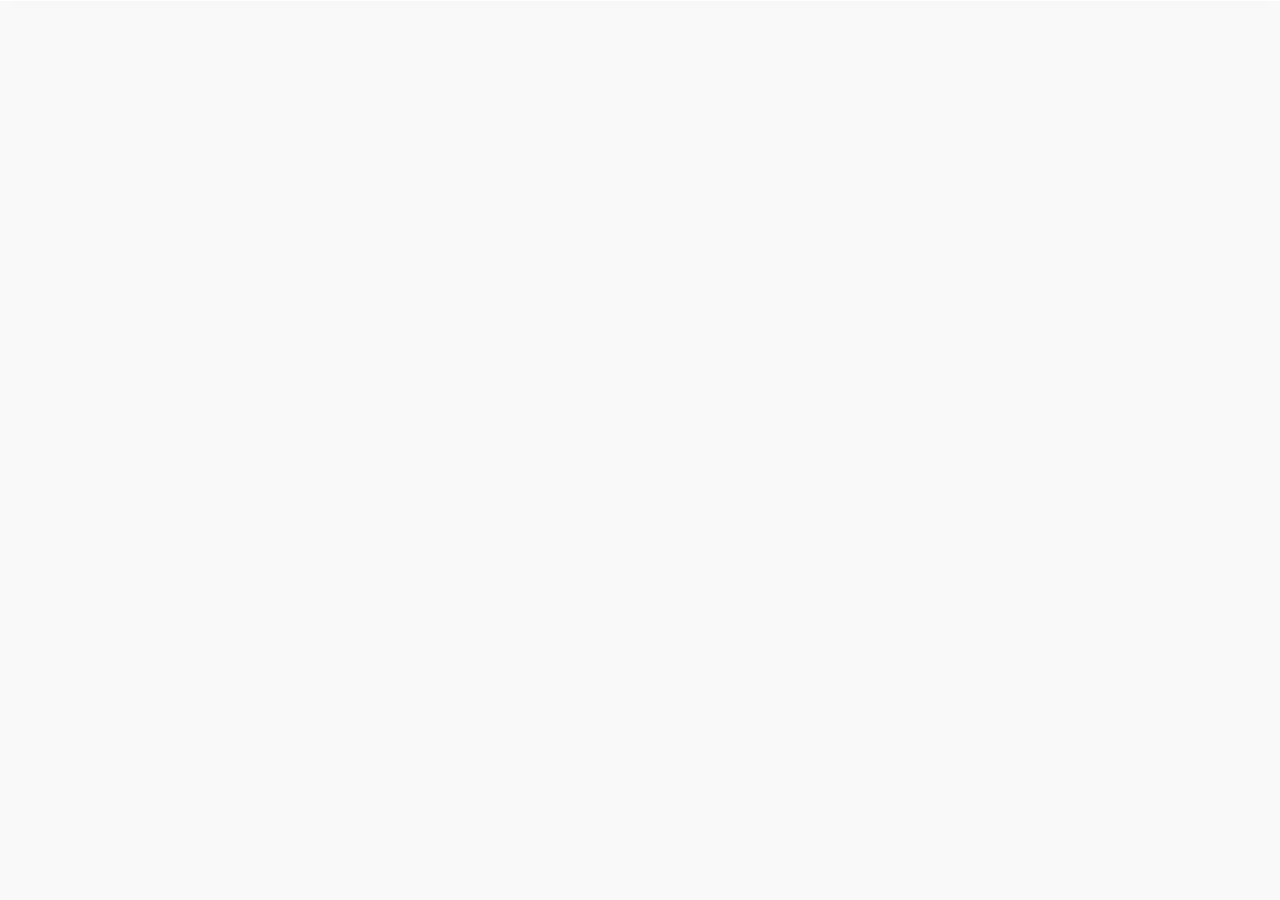
==== syntaxwear-ecommerce/index.html @ 0dc1df2a "aulas novas" ====
<!DOCTYPE html>
<html lang="pt-BR">
<head>
    <meta charset="UTF-8">
    <meta name="viewport" content="width=device-width, initial-scale=1.0">
    <meta name="description" content="Worldkicks - Loja de tênis online com os melhores modelos e marcas. Encontre seu tênis ideal.">
    <title>SyntaxWear - Tênis e Sneakers Online</title>
    
    <!-- CSS Links -->
    <link rel="stylesheet" href="css/reset.css">
    <link rel="stylesheet" href="css/variables.css">
    <link rel="stylesheet" href="css/components.css">
    <link rel="stylesheet" href="css/main.css">
</head>
<body>
    <!-- Header -->
    <header class="header">
        <!-- Logo e navegação serão adicionados depois -->
    </header>

    <!-- Conteúdo Principal -->  
    <main class="main">
        <!-- Hero Section -->
        <section class="hero">
            <!-- Conteúdo hero será adicionado depois -->
        </section>

        <!-- Categories -->
        <section class="categories">
            <!-- Grid de categorias será adicionado depois -->
        </section>

        <!-- Featured Product -->
        <section class="featured-product">
            <!-- Produto em destaque será adicionado depois -->
        </section>

        <!-- Products Grid -->
        <section class="products-grid">
            <!-- Grid de produtos será adicionado depois -->
        </section>

        <!-- Products Colors Tabs -->
        <section class="products-colors-tabs">
            <!-- Abas de cores do produtos -->
        </section>
    </main>

    <!-- Footer -->
    <footer class="footer">
        <!-- Informações de contato serão adicionadas depois -->
    </footer>
</body>
</html>
---- syntaxwear-ecommerce/css/variables.css ----
/* Importação das fontes do Google Fonts */
@import url('https://fonts.googleapis.com/css2?family=Ubuntu:wght@400;500;700&display=swap');

/* Variáveis de Cores */
:root {
    --cor-primaria: #6C63FF; /* Exemplo de roxo */
    --cor-secundaria: #FFB6C1; /* Exemplo de rosa claro */
    --cor-terciaria: #5C6BC0; /* Exemplo de azul */
    
    --cor-fundo-claro: #F9F9F9; /* Cor de fundo mais clara */
    --cor-fundo-escuro: #2C2C2C; /* Fundo escuro */
    --cor-texto-claro: #FFFFFF; /* Texto branco */
    --cor-texto-escuro: #212121; /* Texto escuro */
    --cor-borda: #D1D1D1; /* Cor das bordas */
}

/* Variáveis Tipográficas */
:root {
    --fonte-principal: 'Ubuntu', sans-serif;
    --font-size-titulo: 2.5rem; /* Tamanho de fonte para título */
    --font-size-subtitulo: 1.5rem; /* Tamanho de fonte para subtítulo */
    --font-size-corpo: 1rem; /* Tamanho de fonte para corpo de texto */
    --font-size-pequeno: 0.875rem; /* Tamanho de fonte pequeno */
    
    --peso-fonte-normal: 400;
    --peso-fonte-medio: 500;
    --peso-fonte-negrito: 700;
    
    --line-height-titulo: 1.4;
    --line-height-subtitulo: 1.6;
    --line-height-corpo: 1.8;
}

/* Variáveis de Espaçamento */
:root {
    --espaco-pequeno: 8px;
    --espaco-mediano: 16px;
    --espaco-grande: 32px;
    --espaco-extra-grande: 64px;
}

/* Breakpoints (tamanhos de tela para responsividade) */
:root {
    --breakpoint-sm: 480px;
    --breakpoint-md: 768px;
    --breakpoint-lg: 1024px;
    --breakpoint-xl: 1200px;
}
---- syntaxwear-ecommerce/css/main.css ----
/* Estilizando o body */
body {
    font-family: var(--fonte-principal), sans-serif;
    background-color: var(--cor-fundo-claro);
    color: var(--cor-texto-escuro);
    margin: 0;
    padding: 0;
    box-sizing: border-box;
}

/* ==========================================================================
   Header
   ========================================================================== */

.header {
    background: rgba(255, 255, 255, 0.95);
    backdrop-filter: blur(10px);
    border-bottom: 1px solid rgba(255, 255, 255, 0.2);
    position: sticky;
    top: 0;
    z-index: 100;
    box-shadow: 0 2px 20px rgba(0, 0, 0, 0.1);
}

.header__content {
    display: flex;
    align-items: center;
    justify-content: space-between;
    height: 80px;
    position: relative;
}

/* Menu Mobile (no canto superior esquerdo) */
.header__mobile-menu {
    position: fixed;
    top: -10px;
    left: 0;
    background: var(--color-primary);
    color: var(--color-white);
    padding: var(--spacing-xs) var(--spacing-sm);
    border-radius: 0 0 var(--border-radius-md) 0;
    font-size: var(--font-size-sm);
    font-weight: var(--font-weight-medium);
    display: block;
}

.mobile-menu__icon::before {
    content: '📱';
    margin-right: var(--spacing-xs);
}

/* Logo */
.header__logo {
    flex-shrink: 0;
}

.logo {
    font-size: var(--font-size-2xl);
    font-weight: var(--font-weight-bold);
    color: var(--color-gray-900);
    letter-spacing: -0.02em;
}

.logo__highlight {
    color: var(--color-primary);
    font-weight: var(--font-weight-bold);
}

/* Navegação */
.header__nav {
    display: none;
    position: absolute;
    left: 50%;
    transform: translateX(-50%);
}

.nav__list {
    display: flex;
    gap: var(--spacing-xl);
}

.nav__link {
    font-weight: var(--font-weight-medium);
    color: var(--color-gray-600);
    transition: color var(--transition-fast);
    padding: var(--spacing-sm) 0;
    font-size: var(--font-size-base);
}

.nav__link:hover {
    color: var(--color-primary);
}

/* Ações do Header */
.header__actions {
    display: flex;
    align-items: center;
    gap: var(--spacing-sm);
}

.header__btn {
    display: flex;
    align-items: center;
    justify-content: center;
    width: 40px;
    height: 40px;
    border-radius: var(--border-radius-md);
    color: var(--color-gray-600);
    transition: all var(--transition-fast);
}

.header__btn:hover {
    background-color: var(--color-gray-100);
    color: var(--color-primary);
}

/* Versão Desktop */
@media (min-width: 768px) {
    .header__nav {
        display: block;
    }

    .header__mobile-menu {
        display: none;
    }
}
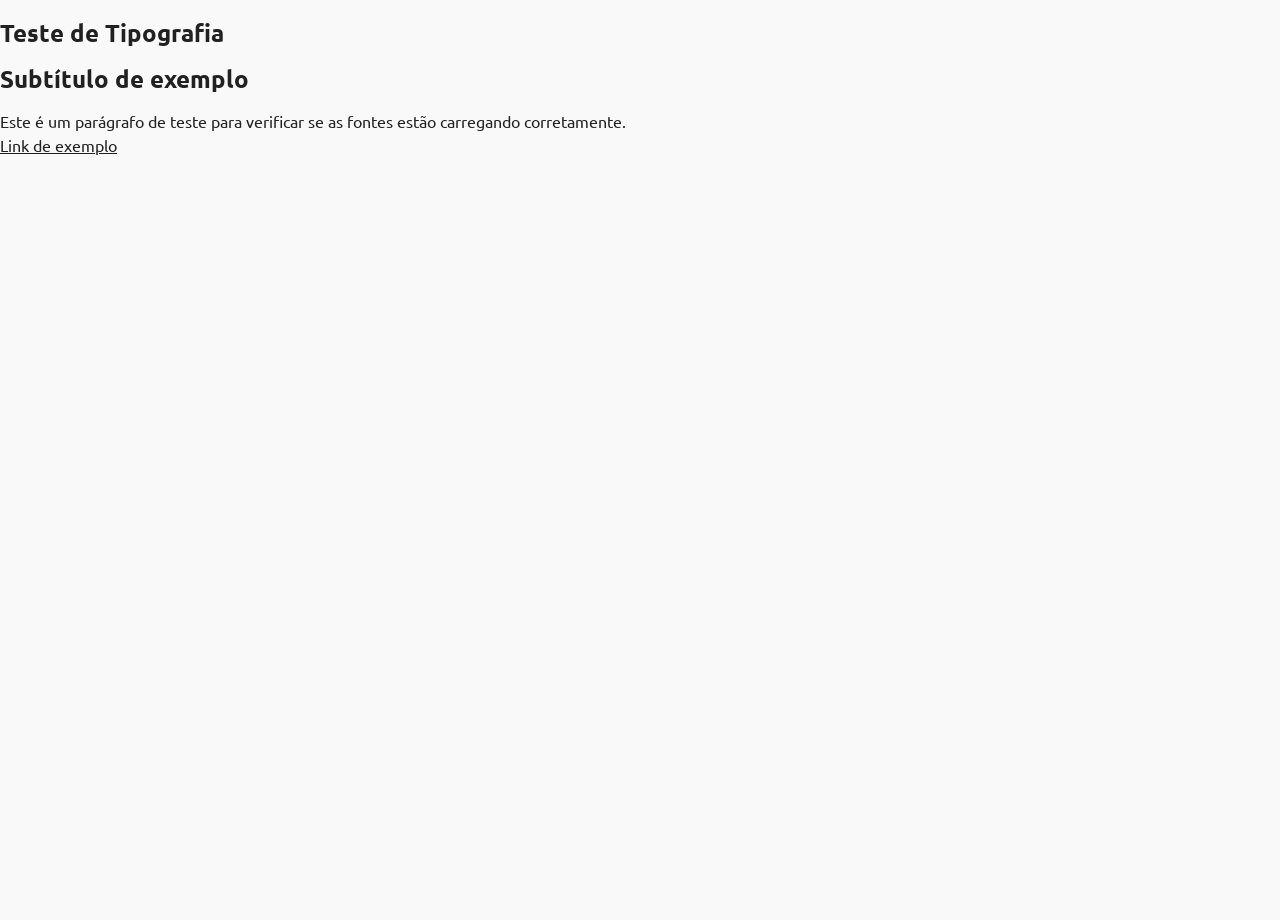
==== commit 8674f6fb: "aula de variaveis de css" ====
--- a/syntaxwear-ecommerce/index.html
+++ b/syntaxwear-ecommerce/index.html
@@ -9,7 +9,6 @@
     <!-- CSS Links -->
     <link rel="stylesheet" href="css/reset.css">
     <link rel="stylesheet" href="css/variables.css">
-    <link rel="stylesheet" href="css/components.css">
     <link rel="stylesheet" href="css/main.css">
 </head>
 <body>
@@ -23,6 +22,10 @@
         <!-- Hero Section -->
         <section class="hero">
             <!-- Conteúdo hero será adicionado depois -->
+             <h1>Teste de Tipografia</h1>
+    <h2>Subtítulo de exemplo</h2>
+    <p>Este é um parágrafo de teste para verificar se as fontes estão carregando corretamente.</p>
+    <a href="#">Link de exemplo</a>
         </section>
 
         <!-- Categories -->
--- a/syntaxwear-ecommerce/css/main.css
+++ b/syntaxwear-ecommerce/css/main.css
@@ -6,121 +6,4 @@
     margin: 0;
     padding: 0;
     box-sizing: border-box;
-}
-
-/* ==========================================================================
-   Header
-   ========================================================================== */
-
-.header {
-    background: rgba(255, 255, 255, 0.95);
-    backdrop-filter: blur(10px);
-    border-bottom: 1px solid rgba(255, 255, 255, 0.2);
-    position: sticky;
-    top: 0;
-    z-index: 100;
-    box-shadow: 0 2px 20px rgba(0, 0, 0, 0.1);
-}
-
-.header__content {
-    display: flex;
-    align-items: center;
-    justify-content: space-between;
-    height: 80px;
-    position: relative;
-}
-
-/* Menu Mobile (no canto superior esquerdo) */
-.header__mobile-menu {
-    position: fixed;
-    top: -10px;
-    left: 0;
-    background: var(--color-primary);
-    color: var(--color-white);
-    padding: var(--spacing-xs) var(--spacing-sm);
-    border-radius: 0 0 var(--border-radius-md) 0;
-    font-size: var(--font-size-sm);
-    font-weight: var(--font-weight-medium);
-    display: block;
-}
-
-.mobile-menu__icon::before {
-    content: '📱';
-    margin-right: var(--spacing-xs);
-}
-
-/* Logo */
-.header__logo {
-    flex-shrink: 0;
-}
-
-.logo {
-    font-size: var(--font-size-2xl);
-    font-weight: var(--font-weight-bold);
-    color: var(--color-gray-900);
-    letter-spacing: -0.02em;
-}
-
-.logo__highlight {
-    color: var(--color-primary);
-    font-weight: var(--font-weight-bold);
-}
-
-/* Navegação */
-.header__nav {
-    display: none;
-    position: absolute;
-    left: 50%;
-    transform: translateX(-50%);
-}
-
-.nav__list {
-    display: flex;
-    gap: var(--spacing-xl);
-}
-
-.nav__link {
-    font-weight: var(--font-weight-medium);
-    color: var(--color-gray-600);
-    transition: color var(--transition-fast);
-    padding: var(--spacing-sm) 0;
-    font-size: var(--font-size-base);
-}
-
-.nav__link:hover {
-    color: var(--color-primary);
-}
-
-/* Ações do Header */
-.header__actions {
-    display: flex;
-    align-items: center;
-    gap: var(--spacing-sm);
-}
-
-.header__btn {
-    display: flex;
-    align-items: center;
-    justify-content: center;
-    width: 40px;
-    height: 40px;
-    border-radius: var(--border-radius-md);
-    color: var(--color-gray-600);
-    transition: all var(--transition-fast);
-}
-
-.header__btn:hover {
-    background-color: var(--color-gray-100);
-    color: var(--color-primary);
-}
-
-/* Versão Desktop */
-@media (min-width: 768px) {
-    .header__nav {
-        display: block;
-    }
-
-    .header__mobile-menu {
-        display: none;
-    }
 }
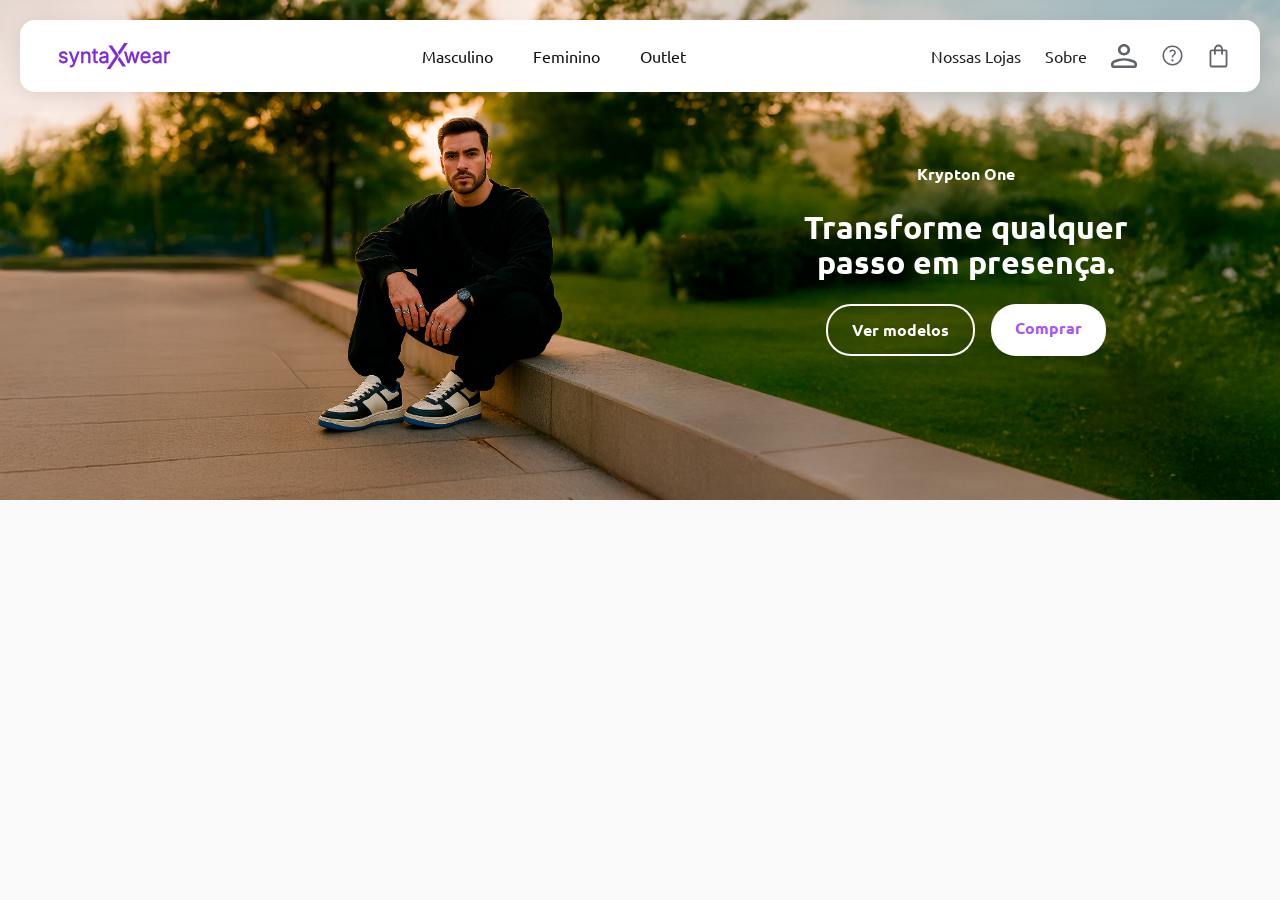
==== commit ccce6d86: "fixes header and hero" ====
--- a/syntaxwear-ecommerce/index.html
+++ b/syntaxwear-ecommerce/index.html
@@ -1,32 +1,65 @@
 <!DOCTYPE html>
 <html lang="pt-BR">
+
 <head>
     <meta charset="UTF-8">
     <meta name="viewport" content="width=device-width, initial-scale=1.0">
-    <meta name="description" content="Worldkicks - Loja de tênis online com os melhores modelos e marcas. Encontre seu tênis ideal.">
+    <meta name="description"
+        content="Worldkicks - Loja de tênis online com os melhores modelos e marcas. Encontre seu tênis ideal.">
     <title>SyntaxWear - Tênis e Sneakers Online</title>
-    
+
     <!-- CSS Links -->
     <link rel="stylesheet" href="css/reset.css">
     <link rel="stylesheet" href="css/variables.css">
     <link rel="stylesheet" href="css/main.css">
 </head>
+
 <body>
     <!-- Header -->
     <header class="header">
-        <!-- Logo e navegação serão adicionados depois -->
+        <!-- Logo com semântica e SEO -->
+        <h1 class="logo">
+            <a href="/" title="SyntaxWear - Tênis e Sneakers Online">
+                <img src="./assets/images/logo.svg" alt="SyntaxWear - Tênis e Sneakers Online">
+            </a>
+        </h1>
+
+        <nav class="nav-center" aria-label="Categorias principais">
+            <ul>
+                <li><a href="#">Masculino</a></li>
+                <li><a href="#">Feminino</a></li>
+                <li><a href="#">Outlet</a></li>
+            </ul>
+        </nav>
+
+        <!-- Navegação direita -->
+        <nav class="nav-right" aria-label="Links e Ações">
+            <ul>
+                <li><a href="#">Nossas Lojas</a></li>
+                <li><a href="#">Sobre</a></li>
+                <li><a href="#"><img src="./assets/images/user.svg" alt="Login"></a></li>
+                <li><a href="#"><img src="./assets/images/question-mark.svg" alt="FAQ"></a></li>
+                <li><a href="#"><img src="./assets/images/cart.svg" alt="Carrinho de compras"></a></li>
+            </ul>
+        </nav>
     </header>
 
-    <!-- Conteúdo Principal -->  
+    <!-- Conteúdo Principal -->
     <main class="main">
         <!-- Hero Section -->
         <section class="hero">
-            <!-- Conteúdo hero será adicionado depois -->
-             <h1>Teste de Tipografia</h1>
-    <h2>Subtítulo de exemplo</h2>
-    <p>Este é um parágrafo de teste para verificar se as fontes estão carregando corretamente.</p>
-    <a href="#">Link de exemplo</a>
+            <div class="hero-overlay">
+                <div class="hero-content">
+                    <h4>Krypton One</h4>
+                    <h1>Transforme qualquer passo em presença.</h1>
+                    <div class="hero-buttons">
+                        <a href="#" class="btn btn-outline">Ver modelos</a>
+                        <a href="#" class="btn btn-filled">Comprar</a>
+                    </div>
+                </div>
+            </div>
         </section>
+        
 
         <!-- Categories -->
         <section class="categories">
@@ -54,4 +87,5 @@
         <!-- Informações de contato serão adicionadas depois -->
     </footer>
 </body>
+
 </html>
--- a/syntaxwear-ecommerce/css/variables.css
+++ b/syntaxwear-ecommerce/css/variables.css
@@ -37,6 +37,7 @@
     --espaco-mediano: 16px;
     --espaco-grande: 32px;
     --espaco-extra-grande: 64px;
+    --espaco-menu: 0.25rem;
 }
 
 /* Breakpoints (tamanhos de tela para responsividade) */
--- a/syntaxwear-ecommerce/css/main.css
+++ b/syntaxwear-ecommerce/css/main.css
@@ -6,4 +6,171 @@
     margin: 0;
     padding: 0;
     box-sizing: border-box;
+    position: relative;
+}
+
+/* ===== HEADER GERAL ===== */
+.header {
+    position: fixed; /* Fica fora do fluxo, sobrepondo a imagem */
+    top: 20px;          /* Distância do topo da página */
+    left: 50%;
+    transform: translateX(-50%); /* Centraliza horizontalmente */
+    background: white;
+    padding: 1rem 2rem;
+    border-radius: 15px;
+    box-shadow: 0 4px 20px rgba(0, 0, 0, 0.08);
+    width: calc(100% - 40px); /* Largura responsiva com margem lateral */
+    z-index: 1; /* Sempre sobre o Hero */
+    display: flex;
+    justify-content: space-between;
+    align-items: center;
+  }
+
+/* ===== LOGO ===== */
+.logo {
+    margin: 0; /* Remove margens padrão do h1/p */
+}
+
+.logo a {
+    display: flex; /* Permite centralizar o logo se necessário */
+    align-items: center; /* Alinha verticalmente o SVG */
+    text-decoration: none; /* Remove sublinhado do link */
+}
+
+.logo img {
+    height: 40px; /* Altura fixa para manter proporção */
+    width: auto; /* Mantém largura proporcional */
+}
+
+/* ===== NAVEGAÇÃO CENTRAL ===== */
+.nav-center ul {
+    list-style: none; /* Remove marcadores */
+    display: flex; /* Links lado a lado */
+    gap: 2.5rem; /* Espaço horizontal entre itens */
+    margin: 0;
+    padding: 0;
+}
+
+.nav-center a {
+    text-decoration: none; /* Remove sublinhado */
+    color: #111; /* Preto suave */
+    font-weight: 500; /* Peso médio */
+    transition: color 0.2s ease; /* Animação suave no hover */
+    font-weight: 400;
+}
+
+.nav-center a:hover, .nav-right a:hover {
+    color: #7c3aed; /* Roxo no hover */
+}
+
+/* ===== NAVEGAÇÃO DIREITA ===== */
+.nav-right ul {
+    list-style: none;
+    display: flex;
+    gap: 1.5rem; /* Espaço menor que no centro */
+    margin: 0;
+    padding: 0;
+}
+
+.nav-right a {
+    display: flex; /* Facilita alinhamento dos ícones */
+    align-items: center;
+    text-decoration: none;
+}
+
+.nav-right img {
+    height: 24px; /* Tamanho padrão dos ícones */
+    width: auto;
+    transition: opacity 0.2s ease;
+}
+
+.nav-right a:hover img {
+    opacity: 0.7; /* Leve efeito no hover */
+}
+
+/* ===== RESPONSIVIDADE ===== */
+@media (max-width: 768px) {
+    .header-content {
+        flex-wrap: wrap; /* Permite quebra de linha */
+        justify-content: center; /* Centraliza tudo */
+        gap: 1rem;
+    }
+
+    .nav-center ul {
+        gap: 1rem; /* Reduz espaço entre itens */
+    }
+
+    .nav-right ul {
+        gap: 1rem;
+    }
+}
+
+.hero {
+    background: url('../assets/images/hero.jpg') center/cover no-repeat;
+    /* Define uma imagem de fundo, centraliza, ajusta para cobrir toda a área e evita repetição */
+    height: 500px;
+    /* Define a altura fixa da seção Hero */
+    position: relative;
+    /* Permite posicionar elementos filhos de forma absoluta dentro do Hero */
+}
+
+.hero-overlay {
+    width: 100%;
+    /* Faz a overlay ocupar toda a largura do Hero */
+    height: 100%;
+    /* Faz a overlay ocupar toda a altura do Hero */
+    display: flex;
+    /* Usa Flexbox para alinhar conteúdo */
+    align-items: center;
+    /* Alinha verticalmente os elementos ao centro */
+    justify-content: flex-end;
+    /* Alinha horizontalmente o conteúdo para a direita */
+    padding: 0 4rem;
+    /* Adiciona espaçamento interno nas laterais */
+}
+.hero-content {
+    color: white;
+    max-width: 500px; /* Aumentado para melhorar a legibilidade */
+    text-align: center; /* Alinha o conteúdo ao centro */
+}
+
+.hero-content h4 {
+    font-size: 1rem;
+    margin-bottom: 0.5rem;
+}
+
+.hero-content h1 {
+    font-size: 2rem; /* Aumentado para se alinhar com a segunda imagem */
+    margin-bottom: 1.5rem;
+}
+
+.hero-buttons {
+    display: flex;
+    justify-content: center;
+    gap: 1rem;
+}
+
+.btn {
+    padding: 0.75rem 1.5rem;
+    border-radius: 25px;
+    text-decoration: none;
+    font-weight: bold;
+    transition: background-color 0.3s, border 0.3s;
+}
+
+.btn-outline {
+    background-color: transparent;
+    color: white;
+    border: 2px solid white;
+}
+
+.btn-outline:hover, .btn-filled:hover {
+    background-color: #6329A2;
+    color: white;
+    border-color: #6329A2;
+}
+
+.btn-filled {
+    background-color: white;
+    color: #a855f7;
 }
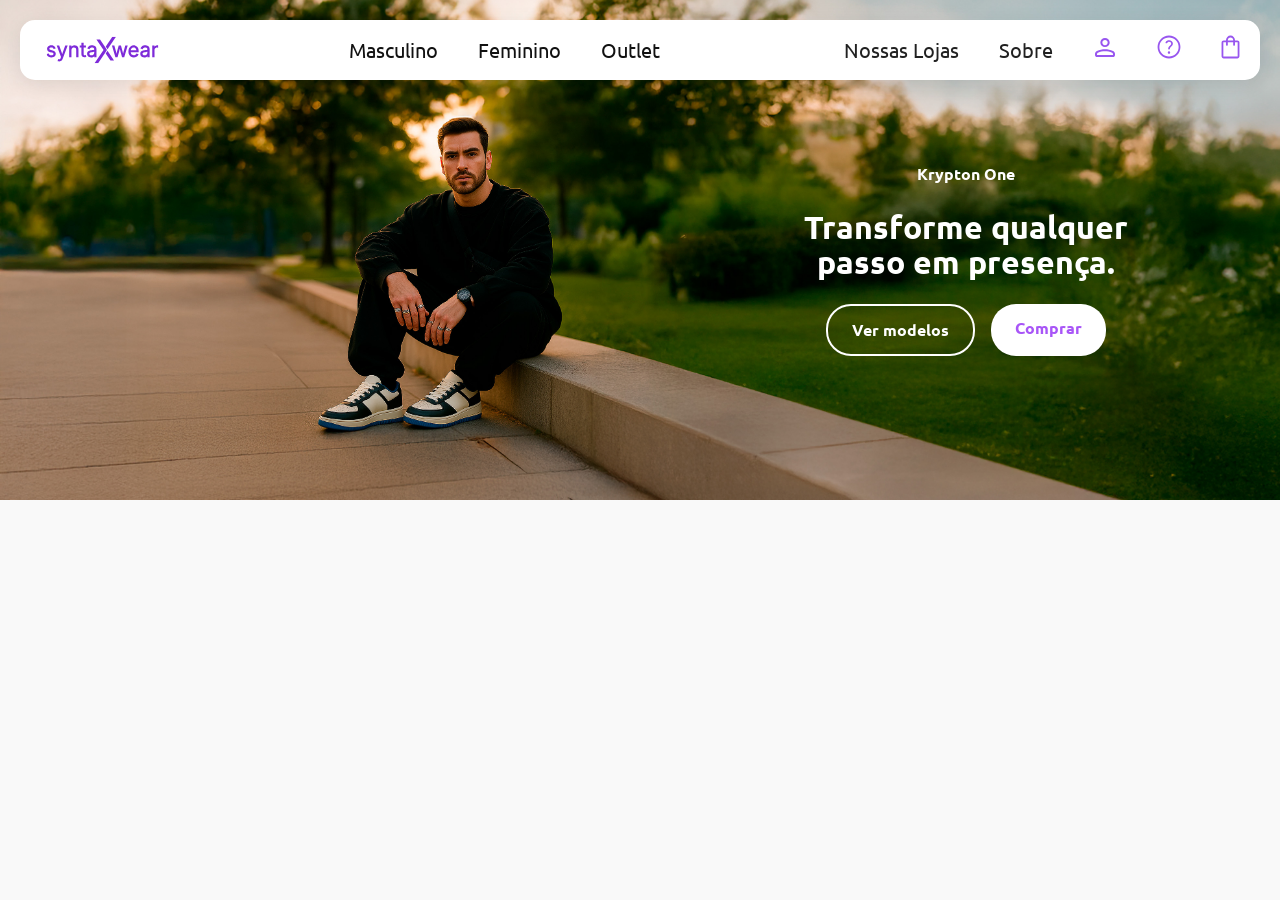
==== commit f46ef3eb: "correções no menu mobile" ====
--- a/syntaxwear-ecommerce/index.html
+++ b/syntaxwear-ecommerce/index.html
@@ -12,6 +12,14 @@
     <link rel="stylesheet" href="css/reset.css">
     <link rel="stylesheet" href="css/variables.css">
     <link rel="stylesheet" href="css/main.css">
+
+    <script>
+        // Função para alternar o menu mobile
+function toggleMenu() {
+    const mobileMenu = document.getElementById("mobile-menu");
+    mobileMenu.classList.toggle("active");
+}
+    </script>
 </head>
 
 <body>
@@ -23,6 +31,25 @@
                 <img src="./assets/images/logo.svg" alt="SyntaxWear - Tênis e Sneakers Online">
             </a>
         </h1>
+
+        <!-- Menu Hamburguer -->
+        <div class="menu-hamburguer" onclick="toggleMenu()">
+            <img src="./assets/images/menu-hamburguer.svg" alt="Menu Hamburguer">
+        </div>
+
+        <!-- Menu Hamburguer - Menu Oculto (mobile) -->
+        <div class="mobile-menu" id="mobile-menu">
+            <ul>
+                <li><a href="#">Masculino</a></li>
+                <li><a href="#">Feminino</a></li>
+                <li><a href="#">Outlet</a></li>
+                <li><a href="#">Nossas Lojas</a></li>
+                <li><a href="#">Sobre</a></li>
+                <li><a href="#">Login</a></li>
+                <li><a href="#">FAQ</a></li>
+                <li><a href="#">Carrinho de Compras</a></li>
+            </ul>
+        </div>
 
         <nav class="nav-center" aria-label="Categorias principais">
             <ul>
@@ -59,7 +86,7 @@
                 </div>
             </div>
         </section>
-        
+
 
         <!-- Categories -->
         <section class="categories">
--- a/syntaxwear-ecommerce/css/main.css
+++ b/syntaxwear-ecommerce/css/main.css
@@ -11,97 +11,167 @@
 
 /* ===== HEADER GERAL ===== */
 .header {
-    position: fixed; /* Fica fora do fluxo, sobrepondo a imagem */
-    top: 20px;          /* Distância do topo da página */
+    position: fixed;
+    /* Fica fora do fluxo, sobrepondo a imagem */
+    top: 20px;
+    /* Distância do topo da página */
     left: 50%;
-    transform: translateX(-50%); /* Centraliza horizontalmente */
+    transform: translateX(-50%);
+    /* Centraliza horizontalmente */
     background: white;
-    padding: 1rem 2rem;
+    padding: 0.625rem 1.25rem;
     border-radius: 15px;
     box-shadow: 0 4px 20px rgba(0, 0, 0, 0.08);
-    width: calc(100% - 40px); /* Largura responsiva com margem lateral */
-    z-index: 1; /* Sempre sobre o Hero */
+    width: calc(100% - 40px);
+    /* Largura responsiva com margem lateral */
+    z-index: 1;
+    /* Sempre sobre o Hero */
     display: flex;
     justify-content: space-between;
     align-items: center;
-  }
+}
 
 /* ===== LOGO ===== */
 .logo {
-    margin: 0; /* Remove margens padrão do h1/p */
+    margin: 0;
+    /* Remove margens padrão do h1/p */
 }
 
 .logo a {
-    display: flex; /* Permite centralizar o logo se necessário */
-    align-items: center; /* Alinha verticalmente o SVG */
-    text-decoration: none; /* Remove sublinhado do link */
+    display: flex;
+    /* Permite centralizar o logo se necessário */
+    align-items: center;
+    /* Alinha verticalmente o SVG */
+    text-decoration: none;
+    /* Remove sublinhado do link */
 }
 
 .logo img {
-    height: 40px; /* Altura fixa para manter proporção */
-    width: auto; /* Mantém largura proporcional */
+    height: 40px;
+    /* Altura fixa para manter proporção */
+    width: auto;
+    /* Mantém largura proporcional */
 }
 
 /* ===== NAVEGAÇÃO CENTRAL ===== */
 .nav-center ul {
-    list-style: none; /* Remove marcadores */
-    display: flex; /* Links lado a lado */
-    gap: 2.5rem; /* Espaço horizontal entre itens */
+    list-style: none;
+    /* Remove marcadores */
+    display: flex;
+    /* Links lado a lado */
+    gap: 2.5rem;
+    /* Espaço horizontal entre itens */
     margin: 0;
     padding: 0;
 }
 
 .nav-center a {
-    text-decoration: none; /* Remove sublinhado */
-    color: #111; /* Preto suave */
-    font-weight: 500; /* Peso médio */
-    transition: color 0.2s ease; /* Animação suave no hover */
+    text-decoration: none;
+    /* Remove sublinhado */
+    color: #111;
+    /* Preto suave */
+    transition: color 0.2s ease;
+    /* Animação suave no hover */
     font-weight: 400;
-}
-
-.nav-center a:hover, .nav-right a:hover {
-    color: #7c3aed; /* Roxo no hover */
+    font-size: 1.25rem;
+}
+
+.nav-center a:hover,
+.nav-right a:hover {
+    color: #7c3aed;
+    /* Roxo no hover */
 }
 
 /* ===== NAVEGAÇÃO DIREITA ===== */
 .nav-right ul {
     list-style: none;
     display: flex;
-    gap: 1.5rem; /* Espaço menor que no centro */
+    gap: 2.5rem;
+    /* Espaço menor que no centro */
     margin: 0;
     padding: 0;
 }
 
 .nav-right a {
-    display: flex; /* Facilita alinhamento dos ícones */
-    align-items: center;
-    text-decoration: none;
+    display: flex;
+    /* Facilita alinhamento dos ícones */
+    align-items: center;
+    text-decoration: none;
+    font-size: 1.25rem;
 }
 
 .nav-right img {
-    height: 24px; /* Tamanho padrão dos ícones */
+    height: 24px;
+    /* Tamanho padrão dos ícones */
     width: auto;
     transition: opacity 0.2s ease;
 }
 
 .nav-right a:hover img {
-    opacity: 0.7; /* Leve efeito no hover */
+    opacity: 0.7;
+    /* Leve efeito no hover */
+}
+
+.menu-hamburguer{
+    display: none;
+}
+
+/* ===== MENU HAMBURGUER ===== */
+.menu-hamburguer img {
+    height: 30px;
+    cursor: pointer;
+}
+
+/* ===== MENU MOBILE ===== */
+.mobile-menu {
+    display: none;
+    /* Menu oculto por padrão */
+    position: absolute;
+    top: 60px;
+    left: 0;
+    width: 100%;
+    background-color: white;
+    box-shadow: 0 4px 20px rgba(0, 0, 0, 0.08);
+    padding: 1rem;
+}
+
+.mobile-menu ul {
+    list-style: none;
+    padding: 0;
+    margin: 0;
+    display: flex;
+    flex-direction: column;
+    gap: 1rem;
+}
+
+.mobile-menu a {
+    text-decoration: none;
+    color: #111;
+    font-weight: 400;
+    font-size: 1.25rem;
+}
+
+.mobile-menu a:hover {
+    color: #7c3aed;
 }
 
 /* ===== RESPONSIVIDADE ===== */
-@media (max-width: 768px) {
-    .header-content {
-        flex-wrap: wrap; /* Permite quebra de linha */
-        justify-content: center; /* Centraliza tudo */
-        gap: 1rem;
+@media (max-width: 1024px) {
+
+    /* Menu desktop escondido em mobile */
+    .nav-center,
+    .nav-right {
+        display: none;
     }
 
-    .nav-center ul {
-        gap: 1rem; /* Reduz espaço entre itens */
+    /* Exibe o menu hamburguer em mobile */
+    .menu-hamburguer {
+        display: block;
     }
 
-    .nav-right ul {
-        gap: 1rem;
+    /* Exibe o menu mobile */
+    .mobile-menu.active {
+        display: block;
     }
 }
 
@@ -128,10 +198,13 @@
     padding: 0 4rem;
     /* Adiciona espaçamento interno nas laterais */
 }
+
 .hero-content {
     color: white;
-    max-width: 500px; /* Aumentado para melhorar a legibilidade */
-    text-align: center; /* Alinha o conteúdo ao centro */
+    max-width: 500px;
+    /* Aumentado para melhorar a legibilidade */
+    text-align: center;
+    /* Alinha o conteúdo ao centro */
 }
 
 .hero-content h4 {
@@ -140,7 +213,8 @@
 }
 
 .hero-content h1 {
-    font-size: 2rem; /* Aumentado para se alinhar com a segunda imagem */
+    font-size: 2rem;
+    /* Aumentado para se alinhar com a segunda imagem */
     margin-bottom: 1.5rem;
 }
 
@@ -164,7 +238,8 @@
     border: 2px solid white;
 }
 
-.btn-outline:hover, .btn-filled:hover {
+.btn-outline:hover,
+.btn-filled:hover {
     background-color: #6329A2;
     color: white;
     border-color: #6329A2;
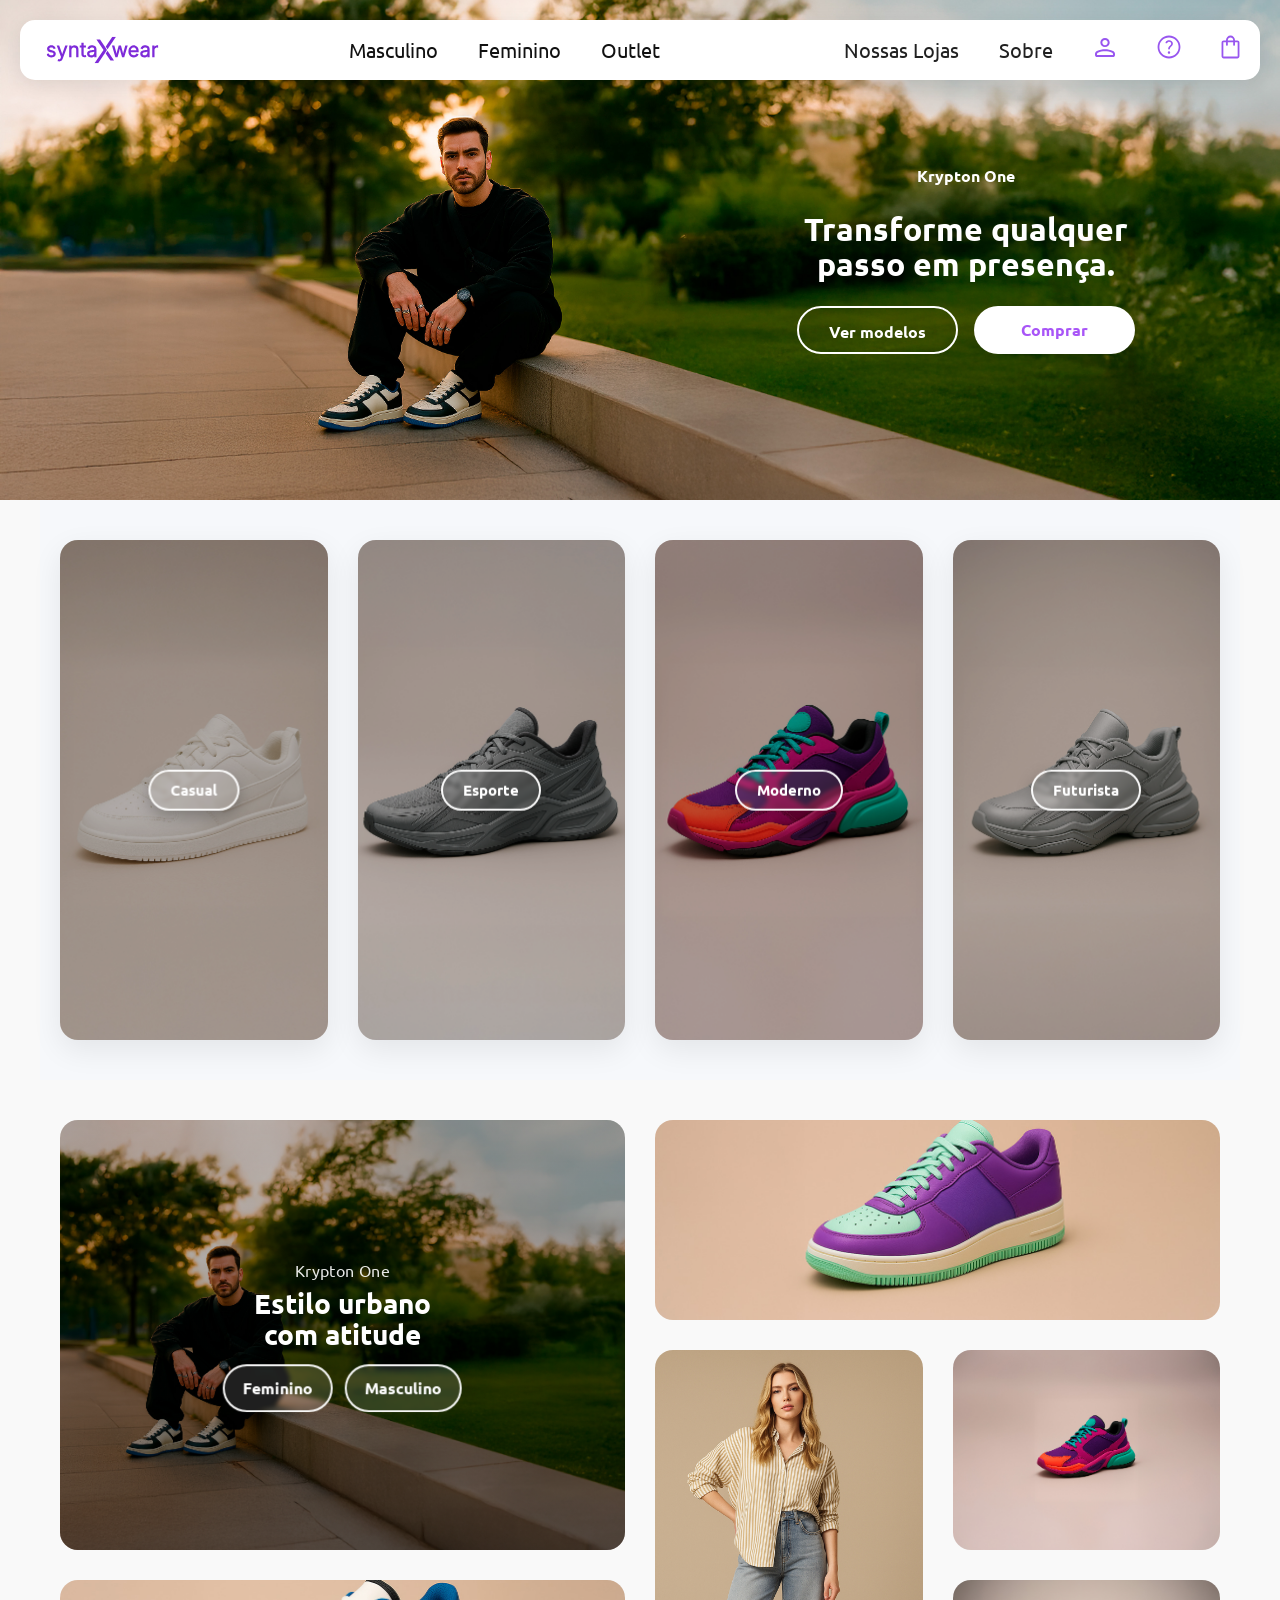
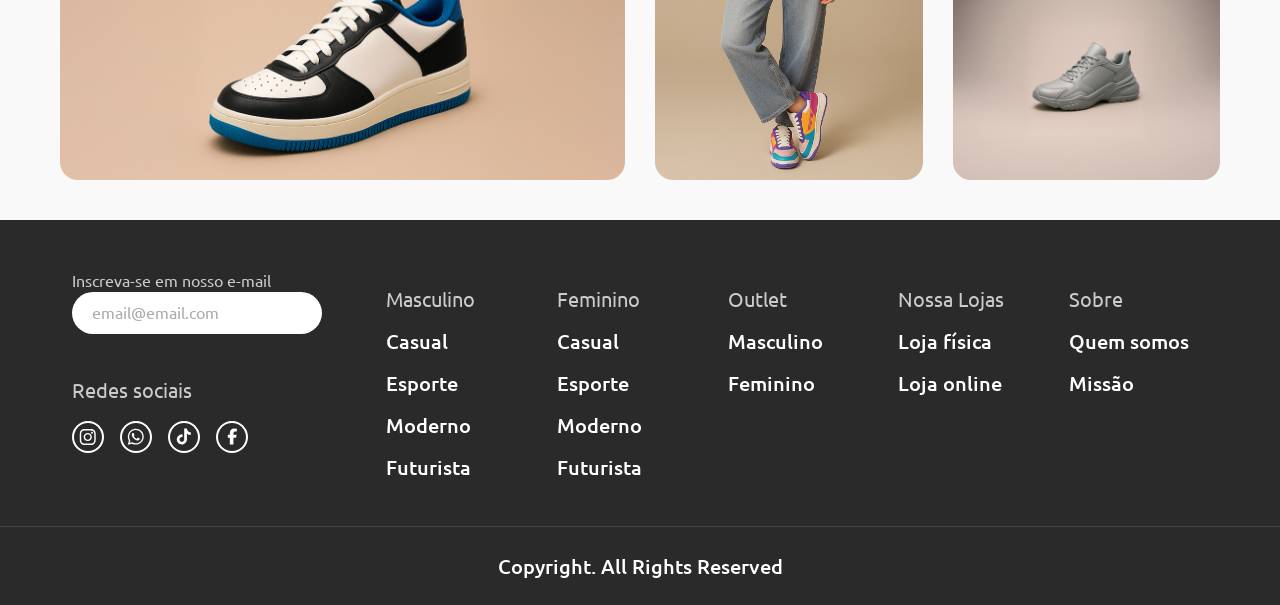
==== commit 6d5dcc6e: "rodape e  grid" ====
--- a/syntaxwear-ecommerce/index.html
+++ b/syntaxwear-ecommerce/index.html
@@ -15,10 +15,10 @@
 
     <script>
         // Função para alternar o menu mobile
-function toggleMenu() {
-    const mobileMenu = document.getElementById("mobile-menu");
-    mobileMenu.classList.toggle("active");
-}
+        function toggleMenu() {
+            const mobileMenu = document.getElementById("mobile-menu");
+            mobileMenu.classList.toggle("active");
+        }
     </script>
 </head>
 
@@ -88,30 +88,155 @@
         </section>
 
 
-        <!-- Categories -->
         <section class="categories">
-            <!-- Grid de categorias será adicionado depois -->
+
+            <div class="categories-container">
+
+                <div class="category-card casual">
+                    <a href="">
+                        <span class="overlay"></span>
+                        <button class="category-cta" type="button">Casual</button>
+                    </a>
+                </div>
+
+                <div class="category-card esporte">
+                    <a href="">
+                        <span class="overlay"></span>
+                        <button class="category-cta" type="button">Esporte</button>
+                    </a>
+                </div>
+
+                <div class="category-card moderno">
+                    <a href="">
+                        <span class="overlay"></span>
+                        <button class="category-cta" type="button">Moderno</button>
+                    </a>
+                </div>
+
+                <div class="category-card futurista">
+                    <a href="">
+                        <span class="overlay"></span>
+                        <button class="category-cta" type="button">Futurista</button>
+                    </a>
+                </div>
+
+            </div>
         </section>
 
-        <!-- Featured Product -->
-        <section class="featured-product">
-            <!-- Produto em destaque será adicionado depois -->
+        <!-- Products Grid -->
+        <!-- Products Grid -->
+        <section class="products-grid" aria-label="Produtos em destaque">
+
+            <!-- HERO grande à esquerda -->
+            <div class="pg-card pg-hero bg-hero">
+                <div class="pg-overlay"></div>
+                <div class="pg-hero-content">
+                    <p class="pg-eyebrow">Krypton One</p>
+                    <h3 class="pg-title">Estilo urbano com atitude</h3>
+                    <div class="pg-cta-group">
+                        <a href="#" class="pg-cta">Feminino</a>
+                        <a href="#" class="pg-cta">Masculino</a>
+                    </div>
+                </div>
+            </div>
+
+            <div class="pg-card pg-top1 bg-top1"></div>
+            <div class="pg-card pg-midL bg-midL"></div>
+            <div class="pg-card pg-midR bg-midR"></div>
+            <div class="pg-card pg-bottomL bg-bottomL"></div>
+            <div class="pg-card pg-bottomR bg-bottomR"></div>
+
         </section>
 
-        <!-- Products Grid -->
-        <section class="products-grid">
-            <!-- Grid de produtos será adicionado depois -->
-        </section>
-
-        <!-- Products Colors Tabs -->
-        <section class="products-colors-tabs">
-            <!-- Abas de cores do produtos -->
-        </section>
     </main>
 
     <!-- Footer -->
     <footer class="footer">
-        <!-- Informações de contato serão adicionadas depois -->
+        <div class="footer-container">
+            <div class="footer-right">
+                <div class="footer-newsletter">
+                    <label for="newsletter-email">Inscreva-se em nosso e-mail</label>
+                    <input type="email" id="newsletter-email" placeholder="email@email.com"
+                        aria-label="E-mail para newsletter">
+                </div>
+
+                <!-- Redes Sociais -->
+                <div class="footer-social">
+                    <span>Redes sociais</span>
+                    <nav class="social-links" aria-label="Redes sociais">
+                        <a href="#" aria-label="Instagram">
+                            <img src="./assets/images/instagram-logo.svg" alt="Instagram">
+                        </a>
+                        <a href="#" aria-label="WhatsApp">
+                            <img src="./assets/images/whatsapp-logo.svg" alt="WhatsApp">
+                        </a>
+                        <a href="#" aria-label="TikTok">
+                            <img src="./assets/images/tiktok-logo.svg" alt="TikTok">
+                        </a>
+                        <a href="#" aria-label="Facebook">
+                            <img src="./assets/images/facebook-logo.svg" alt="Facebook">
+                        </a>
+                    </nav>
+                </div>
+            </div>
+
+            <!-- Links Section -->
+            <nav class="footer-links" aria-label="Links do rodapé">
+                <!-- Coluna Masculino -->
+                <div class="footer-column">
+                    <h3>Masculino</h3>
+                    <ul>
+                        <li><a href="#">Casual</a></li>
+                        <li><a href="#">Esporte</a></li>
+                        <li><a href="#">Moderno</a></li>
+                        <li><a href="#">Futurista</a></li>
+                    </ul>
+                </div>
+
+                <!-- Coluna Feminino -->
+                <div class="footer-column">
+                    <h3>Feminino</h3>
+                    <ul>
+                        <li><a href="#">Casual</a></li>
+                        <li><a href="#">Esporte</a></li>
+                        <li><a href="#">Moderno</a></li>
+                        <li><a href="#">Futurista</a></li>
+                    </ul>
+                </div>
+
+                <!-- Coluna Outlet -->
+                <div class="footer-column">
+                    <h3>Outlet</h3>
+                    <ul>
+                        <li><a href="#">Masculino</a></li>
+                        <li><a href="#">Feminino</a></li>
+                    </ul>
+                </div>
+
+                <!-- Coluna Institucional -->
+                <div class="footer-column">
+                    <h3>Nossa Lojas</h3>
+                    <ul>
+                        <li><a href="#">Loja física</a></li>
+                        <li><a href="#">Loja online</a></li>
+                    </ul>
+                </div>
+
+                <!-- Coluna Sobre -->
+                <div class="footer-column">
+                    <h3>Sobre</h3>
+                    <ul>
+                        <li><a href="#">Quem somos</a></li>
+                        <li><a href="#">Missão</a></li>
+                    </ul>
+                </div>
+            </nav>
+        </div>
+
+        <!-- Copyright -->
+        <div class="footer-copyright">
+            <p>Copyright. All Rights Reserved</p>
+        </div>
     </footer>
 </body>
 
--- a/syntaxwear-ecommerce/css/main.css
+++ b/syntaxwear-ecommerce/css/main.css
@@ -1,251 +1,688 @@
 /* Estilizando o body */
 body {
-    font-family: var(--fonte-principal), sans-serif;
-    background-color: var(--cor-fundo-claro);
-    color: var(--cor-texto-escuro);
-    margin: 0;
-    padding: 0;
-    box-sizing: border-box;
-    position: relative;
+  font-family: var(--fonte-principal), sans-serif;
+  background-color: var(--cor-fundo-claro);
+  color: var(--cor-texto-escuro);
+  margin: 0;
+  padding: 0;
+  box-sizing: border-box;
+  position: relative;
 }
 
 /* ===== HEADER GERAL ===== */
 .header {
-    position: fixed;
-    /* Fica fora do fluxo, sobrepondo a imagem */
-    top: 20px;
-    /* Distância do topo da página */
-    left: 50%;
-    transform: translateX(-50%);
-    /* Centraliza horizontalmente */
-    background: white;
-    padding: 0.625rem 1.25rem;
-    border-radius: 15px;
-    box-shadow: 0 4px 20px rgba(0, 0, 0, 0.08);
-    width: calc(100% - 40px);
-    /* Largura responsiva com margem lateral */
-    z-index: 1;
-    /* Sempre sobre o Hero */
-    display: flex;
-    justify-content: space-between;
-    align-items: center;
+  position: fixed;
+  /* Fica fora do fluxo, sobrepondo a imagem */
+  top: 20px;
+  /* Distância do topo da página */
+  left: 50%;
+  transform: translateX(-50%);
+  /* Centraliza horizontalmente */
+  background: white;
+  padding: 0.625rem 1.25rem;
+  border-radius: 15px;
+  box-shadow: 0 4px 20px rgba(0, 0, 0, 0.08);
+  width: calc(100% - 40px);
+  /* Largura responsiva com margem lateral */
+  z-index: 999;
+  /* Sempre sobre o Hero */
+  display: flex;
+  justify-content: space-between;
+  align-items: center;
 }
 
 /* ===== LOGO ===== */
 .logo {
-    margin: 0;
-    /* Remove margens padrão do h1/p */
+  margin: 0;
+  /* Remove margens padrão do h1/p */
 }
 
 .logo a {
-    display: flex;
-    /* Permite centralizar o logo se necessário */
-    align-items: center;
-    /* Alinha verticalmente o SVG */
-    text-decoration: none;
-    /* Remove sublinhado do link */
+  display: flex;
+  /* Permite centralizar o logo se necessário */
+  align-items: center;
+  /* Alinha verticalmente o SVG */
+  text-decoration: none;
+  /* Remove sublinhado do link */
 }
 
 .logo img {
-    height: 40px;
-    /* Altura fixa para manter proporção */
-    width: auto;
-    /* Mantém largura proporcional */
+  height: 40px;
+  /* Altura fixa para manter proporção */
+  width: auto;
+  /* Mantém largura proporcional */
 }
 
 /* ===== NAVEGAÇÃO CENTRAL ===== */
 .nav-center ul {
-    list-style: none;
-    /* Remove marcadores */
-    display: flex;
-    /* Links lado a lado */
-    gap: 2.5rem;
-    /* Espaço horizontal entre itens */
-    margin: 0;
-    padding: 0;
+  list-style: none;
+  /* Remove marcadores */
+  display: flex;
+  /* Links lado a lado */
+  gap: 2.5rem;
+  /* Espaço horizontal entre itens */
+  margin: 0;
+  padding: 0;
 }
 
 .nav-center a {
-    text-decoration: none;
-    /* Remove sublinhado */
-    color: #111;
-    /* Preto suave */
-    transition: color 0.2s ease;
-    /* Animação suave no hover */
-    font-weight: 400;
-    font-size: 1.25rem;
+  text-decoration: none;
+  /* Remove sublinhado */
+  color: #111;
+  /* Preto suave */
+  transition: color 0.2s ease;
+  /* Animação suave no hover */
+  font-weight: 400;
+  font-size: 1.25rem;
 }
 
 .nav-center a:hover,
 .nav-right a:hover {
-    color: #7c3aed;
-    /* Roxo no hover */
+  color: #7c3aed;
+  /* Roxo no hover */
 }
 
 /* ===== NAVEGAÇÃO DIREITA ===== */
 .nav-right ul {
-    list-style: none;
-    display: flex;
-    gap: 2.5rem;
-    /* Espaço menor que no centro */
-    margin: 0;
-    padding: 0;
+  list-style: none;
+  display: flex;
+  gap: 2.5rem;
+  /* Espaço menor que no centro */
+  margin: 0;
+  padding: 0;
 }
 
 .nav-right a {
-    display: flex;
-    /* Facilita alinhamento dos ícones */
-    align-items: center;
-    text-decoration: none;
-    font-size: 1.25rem;
+  display: flex;
+  /* Facilita alinhamento dos ícones */
+  align-items: center;
+  text-decoration: none;
+  font-size: 1.25rem;
 }
 
 .nav-right img {
-    height: 24px;
-    /* Tamanho padrão dos ícones */
-    width: auto;
-    transition: opacity 0.2s ease;
+  height: 24px;
+  /* Tamanho padrão dos ícones */
+  width: auto;
+  transition: opacity 0.2s ease;
 }
 
 .nav-right a:hover img {
-    opacity: 0.7;
-    /* Leve efeito no hover */
-}
-
-.menu-hamburguer{
-    display: none;
+  opacity: 0.7;
+  /* Leve efeito no hover */
+}
+
+.menu-hamburguer {
+  display: none;
 }
 
 /* ===== MENU HAMBURGUER ===== */
 .menu-hamburguer img {
-    height: 30px;
-    cursor: pointer;
+  height: 30px;
+  cursor: pointer;
 }
 
 /* ===== MENU MOBILE ===== */
 .mobile-menu {
-    display: none;
-    /* Menu oculto por padrão */
-    position: absolute;
-    top: 60px;
-    left: 0;
-    width: 100%;
-    background-color: white;
-    box-shadow: 0 4px 20px rgba(0, 0, 0, 0.08);
-    padding: 1rem;
+  display: none;
+  /* Menu oculto por padrão */
+  position: absolute;
+  top: 60px;
+  left: 0;
+  width: 100%;
+  background-color: white;
+  box-shadow: 0 4px 20px rgba(0, 0, 0, 0.08);
+  padding: 1rem;
 }
 
 .mobile-menu ul {
-    list-style: none;
-    padding: 0;
-    margin: 0;
-    display: flex;
-    flex-direction: column;
-    gap: 1rem;
+  list-style: none;
+  padding: 0;
+  margin: 0;
+  display: flex;
+  flex-direction: column;
+  gap: 1rem;
 }
 
 .mobile-menu a {
-    text-decoration: none;
-    color: #111;
-    font-weight: 400;
-    font-size: 1.25rem;
+  text-decoration: none;
+  color: #111;
+  font-weight: 400;
+  font-size: 1.25rem;
 }
 
 .mobile-menu a:hover {
-    color: #7c3aed;
+  color: #7c3aed;
 }
 
 /* ===== RESPONSIVIDADE ===== */
 @media (max-width: 1024px) {
 
-    /* Menu desktop escondido em mobile */
-    .nav-center,
-    .nav-right {
-        display: none;
-    }
-
-    /* Exibe o menu hamburguer em mobile */
-    .menu-hamburguer {
-        display: block;
-    }
-
-    /* Exibe o menu mobile */
-    .mobile-menu.active {
-        display: block;
-    }
+  /* Menu desktop escondido em mobile */
+  .nav-center,
+  .nav-right {
+    display: none;
+  }
+
+  /* Exibe o menu hamburguer em mobile */
+  .menu-hamburguer {
+    display: block;
+  }
+
+  /* Exibe o menu mobile */
+  .mobile-menu.active {
+    display: block;
+  }
 }
 
 .hero {
-    background: url('../assets/images/hero.jpg') center/cover no-repeat;
-    /* Define uma imagem de fundo, centraliza, ajusta para cobrir toda a área e evita repetição */
-    height: 500px;
-    /* Define a altura fixa da seção Hero */
-    position: relative;
-    /* Permite posicionar elementos filhos de forma absoluta dentro do Hero */
+  background: url('../assets/images/modelo-masculino.jpg') center/cover no-repeat;
+  /* Define uma imagem de fundo, centraliza, ajusta para cobrir toda a área e evita repetição */
+  height: 500px;
+  /* Define a altura fixa da seção Hero */
+  position: relative;
+  /* Permite posicionar elementos filhos de forma absoluta dentro do Hero */
 }
 
 .hero-overlay {
-    width: 100%;
-    /* Faz a overlay ocupar toda a largura do Hero */
-    height: 100%;
-    /* Faz a overlay ocupar toda a altura do Hero */
-    display: flex;
-    /* Usa Flexbox para alinhar conteúdo */
-    align-items: center;
-    /* Alinha verticalmente os elementos ao centro */
-    justify-content: flex-end;
-    /* Alinha horizontalmente o conteúdo para a direita */
-    padding: 0 4rem;
-    /* Adiciona espaçamento interno nas laterais */
+  width: 100%;
+  /* Faz a overlay ocupar toda a largura do Hero */
+  height: 100%;
+  /* Faz a overlay ocupar toda a altura do Hero */
+  display: flex;
+  /* Usa Flexbox para alinhar conteúdo */
+  align-items: center;
+  /* Alinha verticalmente os elementos ao centro */
+  justify-content: flex-end;
+  /* Alinha horizontalmente o conteúdo para a direita */
+  padding: 0 4rem;
+  /* Adiciona espaçamento interno nas laterais */
 }
 
 .hero-content {
-    color: white;
-    max-width: 500px;
-    /* Aumentado para melhorar a legibilidade */
-    text-align: center;
-    /* Alinha o conteúdo ao centro */
+  color: white;
+  max-width: 500px;
+  /* Aumentado para melhorar a legibilidade */
+  text-align: center;
+  /* Alinha o conteúdo ao centro */
+}
+
+/* Responsivo */
+@media (max-width: 768px) {
+  .hero-content{
+    max-width: 100%;
+  }
 }
 
 .hero-content h4 {
-    font-size: 1rem;
-    margin-bottom: 0.5rem;
+  font-size: 1rem;
+  margin-bottom: 0.5rem;
 }
 
 .hero-content h1 {
-    font-size: 2rem;
-    /* Aumentado para se alinhar com a segunda imagem */
-    margin-bottom: 1.5rem;
+  font-size: 2rem;
+  /* Aumentado para se alinhar com a segunda imagem */
+  margin-bottom: 1.5rem;
 }
 
 .hero-buttons {
-    display: flex;
-    justify-content: center;
-    gap: 1rem;
+  display: flex;
+  justify-content: center;
+  gap: 1rem;
 }
 
 .btn {
-    padding: 0.75rem 1.5rem;
-    border-radius: 25px;
-    text-decoration: none;
-    font-weight: bold;
-    transition: background-color 0.3s, border 0.3s;
+  width: 161px;
+  height: 48px;
+  border-radius: 25px;
+  text-decoration: none;
+  font-weight: bold;
+  line-height: 47px;
+  transition: background-color 0.3s, border 0.3s;
 }
 
 .btn-outline {
-    background-color: transparent;
-    color: white;
-    border: 2px solid white;
+  background-color: transparent;
+  color: white;
+  border: 2px solid white;
 }
 
 .btn-outline:hover,
 .btn-filled:hover {
-    background-color: #6329A2;
-    color: white;
-    border-color: #6329A2;
+  background-color: #6329A2;
+  color: white;
+  border-color: #6329A2;
 }
 
 .btn-filled {
-    background-color: white;
-    color: #a855f7;
+  background-color: white;
+  color: #a855f7;
+}
+
+/* Seção */
+.categories {
+  padding: 40px 20px;
+  background: #f6f8fb;
+  max-width: 1200px;
+  margin: 0 auto;
+}
+
+.categories-title {
+  font-size: 2.25rem;
+  font-weight: 800;
+  text-align: center;
+  margin-bottom: 36px;
+  color: #1f2937;
+}
+
+/* Grid de cards */
+.categories-container {
+  display: grid;
+  grid-template-columns: repeat(auto-fit, minmax(250px, 1fr));
+  gap: 30px;
+}
+
+.category-card {
+  position: relative;
+  height: 500px;
+  /* altura fixa */
+  border-radius: 18px;
+  overflow: hidden;
+  box-shadow: 0 10px 30px rgba(0, 0, 0, .08);
+  transition: transform .25s ease, box-shadow .25s ease;
+
+  /* imagem de fundo */
+  background-size: cover;
+  /* cobre todo o espaço */
+  background-position: center;
+  /* centraliza */
+  background-repeat: no-repeat;
+  /* evita repetição */
+}
+
+/* Overlay preto translúcido */
+.category-card .overlay {
+  position: absolute;
+  inset: 0;
+  background: rgba(0, 0, 0, .25);
+  z-index: 1;
+  transition: background .25s ease;
+}
+
+/* Botão */
+.category-cta {
+  position: absolute;
+  left: 50%;
+  top: 50%;
+  transform: translate(-50%, -50%);
+  z-index: 2;
+  padding: 10px 20px;
+  border-radius: 9999px;
+  font-weight: 700;
+  font-size: 0.95rem;
+  color: #fff;
+  background: rgba(255, 255, 255, .10);
+  border: 2px solid rgba(255, 255, 255, .95);
+  backdrop-filter: blur(2px);
+  -webkit-backdrop-filter: blur(2px);
+  box-shadow: 0 6px 16px rgba(0, 0, 0, .25);
+  transition: box-shadow .25s ease, transform .25s ease, border-color .25s ease;
+}
+
+/* Hover */
+.category-card:hover {
+  transform: translateY(-4px);
+  box-shadow: 0 16px 40px rgba(0, 0, 0, .14);
+}
+
+.category-card:hover .overlay {
+  background: rgba(0, 0, 0, .45);
+}
+
+.category-card:hover .category-cta {
+  transform: translate(-50%, -50%) scale(1.03);
+  box-shadow: 0 10px 24px rgba(0, 0, 0, .30);
+}
+
+.moderno {
+  background-image: url("../assets/images/tenis-moderno.jpg");
+}
+
+.esporte {
+  background-image: url("../assets/images/tenis-esportivo.jpg");
+}
+
+.futurista {
+  background-image: url("../assets/images/tenis-futurista.jpg");
+}
+
+.casual {
+  background-image: url("../assets/images/tenis-casual.jpg");
+}
+
+/* Responsivo - apenas ajusta altura dos cards em telas menores */
+@media (max-width: 768px) {
+  .category-card {
+    height: 350px;
+  }
+}
+
+@media (max-width: 480px) {
+  .category-card {
+    height: 280px;
+  }
+}
+
+/* ===== Products Grid (container) ===== */
+.products-grid {
+  gap: 30px;
+  max-width: 1200px;
+  margin: 0 auto;
+  padding: 40px 20px;
+
+  display: grid;
+  grid-template-columns: repeat(4, 1fr);
+  grid-auto-rows: 200px;
+  grid-template-areas:
+    "hero hero top1 top1"
+    "hero hero midL midR"
+    "bottomL bottomL midL bottomR";
+}
+
+/* ===== Cards base ===== */
+.pg-card {
+  position: relative;
+  border-radius: 18px;
+  overflow: hidden;
+  background-size: cover;
+  /* imagem como fundo */
+  background-position: center;
+  background-repeat: no-repeat;
+  min-height: 200px;
+}
+
+/* ===== Áreas do grid ===== */
+.pg-hero {
+  grid-area: hero;
+}
+
+.pg-top1 {
+  grid-area: top1;
+}
+
+.pg-midL {
+  grid-area: midL;
+}
+
+.pg-midR {
+  grid-area: midR;
+}
+
+.pg-bottomL {
+  grid-area: bottomL;
+}
+
+.pg-bottomR {
+  grid-area: bottomR;
+}
+
+/* ===== Imagens de fundo (sem inline style) ===== */
+.bg-hero {
+  background-image: url('../assets/images/modelo-masculino.jpg');
+}
+
+.bg-top1 {
+  background-image: url('../assets/images/tenis-roxo-e-verde.jpg');
+}
+
+.bg-midL {
+  background-image: url('../assets/images/modelo-feminino.jpg');
+}
+
+.bg-midR {
+  background-image: url('../assets/images/tenis-moderno.jpg');
+}
+
+.bg-bottomL {
+  background-image: url('../assets/images/tenis-preto-e-azul.jpg');
+}
+
+.bg-bottomR {
+  background-image: url('../assets/images/tenis-futurista.jpg');
+}
+
+/* ===== Overlay e conteúdo do HERO ===== */
+.pg-overlay {
+  position: absolute;
+  inset: 0;
+  background: linear-gradient(180deg, rgba(0, 0, 0, .25) 0%, rgba(0, 0, 0, .45) 100%);
+  z-index: 1;
+}
+
+.pg-hero-content {
+  position: absolute;
+  left: 50%;
+  top: 50%;
+  transform: translate(-50%, -50%);
+  z-index: 2;
+  text-align: center;
+  color: #fff;
+  padding: 8px 16px;
+}
+
+.pg-eyebrow {
+  margin: 0 0 6px;
+  letter-spacing: .4px;
+  opacity: .9;
+}
+
+.pg-title {
+  margin: 0 0 14px;
+  font-size: clamp(20px, 3vw, 28px);
+  font-weight: 700;
+}
+
+.pg-cta-group {
+  display: flex;
+  gap: 12px;
+  justify-content: center;
+}
+
+.pg-cta {
+  display: inline-block;
+  padding: 10px 18px;
+  border-radius: 999px;
+  color: #fff;
+  text-decoration: none;
+  border: 2px solid rgba(255, 255, 255, .95);
+  background: rgba(255, 255, 255, .12);
+  backdrop-filter: blur(2px);
+  -webkit-backdrop-filter: blur(2px);
+  font-weight: 600;
+  transition: transform .2s ease, box-shadow .2s ease, background .2s ease;
+}
+
+.pg-cta:hover {
+  transform: translateY(-1px);
+  box-shadow: 0 8px 20px rgba(0, 0, 0, .25);
+  background: rgba(255, 255, 255, .18);
+}
+
+/* ===== Responsivo ===== */
+@media (max-width: 1024px) {
+  
+  .products-grid {
+    grid-template-columns: repeat(2, 1fr);
+    grid-auto-rows: 200px;
+    grid-template-areas:
+      "hero hero"
+      "top1 top1"
+      "midL midR"
+      "midL bottomR"
+      "bottomL bottomL";
+  }
+}
+
+/* ===== FOOTER ===== */
+.footer {
+  background-color: #2a2a2a;
+  color: #ffffff;
+}
+
+.footer-container {
+  max-width: 1200px;
+  margin: 0 auto;
+  padding: 3rem 2rem 2rem;
+  display: flex;
+  gap: 4rem;
+}
+
+/* Newsletter Section */
+.footer-right {
+  flex: 0 0 250px;
+  display: flex;
+  flex-direction: column;
+  gap: 2.6rem;
+}
+
+.footer-newsletter label {
+  font-size: 1rem;
+  color: #cccccc;
+  margin-bottom: -1rem;
+}
+
+.footer-newsletter input[type="email"] {
+  background: #ffffff;
+  border: none;
+  border-radius: 30px;
+  color: #aaaaaa;
+  padding: 0.75rem 1.25rem;
+  font-size: 1rem;
+  outline: none;
+  width: 100%;
+}
+
+.footer-newsletter input[type="email"]::placeholder {
+  color: #aaaaaa;
+}
+
+.footer-newsletter input[type="email"]:focus {
+  box-shadow: 0 0 0 2px rgba(255, 255, 255, 0.2);
+}
+
+/* Social Links */
+.footer-social {
+  display: flex;
+  flex-direction: column;
+  gap: 1rem;
+}
+
+.footer-social span {
+  color: #cccccc;
+  font-size: 1.25rem;
+}
+
+.social-links {
+  display: flex;
+  gap: 1rem;
+}
+
+.social-links a {
+  display: flex;
+  align-items: center;
+  justify-content: center;
+  width: 32px;
+  height: 32px;
+  border-radius: 50%;
+  border: 2px solid #FFFFFF;
+  transition: all 0.3s ease;
+}
+
+.social-links a:hover {
+  border-color: #ffffff;
+  background-color: rgba(255, 255, 255, 0.1);
+}
+
+.social-links img {
+  width: 24px;
+  height: 24px;
+  filter: brightness(0) invert(1);
+}
+
+/* Footer Links */
+.footer-links {
+  flex: 1;
+  display: grid;
+  grid-template-columns: repeat(5, 1fr);
+  gap: 2rem;
+}
+
+.footer-column h3 {
+  font-size: 1.25rem;
+  font-family: 'Ubuntu', sans-serif;
+  font-weight: 400;
+  margin-bottom: 1rem;
+  color: #cccccc;
+}
+
+.footer-column ul {
+  list-style: none;
+  padding: 0;
+  margin: 0;
+}
+
+.footer-column li {
+  margin-bottom: 0.75rem;
+}
+
+.footer-column a {
+  color: #ffffff;
+  text-decoration: none;
+  font-size: 1.25rem;
+  font-family: 'Ubuntu', sans-serif;
+  font-weight: 500;
+  transition: opacity 0.3s ease;
+}
+
+.footer-column a:hover {
+  opacity: 0.8;
+}
+
+/* Copyright */
+.footer-copyright {
+  border-top: 1px solid #444;
+  padding: 1.5rem 0;
+  text-align: center;
+}
+
+.footer-copyright p {
+  margin: 0;
+  color: #ffffff;
+  font-size: 1.25rem;
+  font-family: 'Ubuntu', sans-serif;
+  font-weight: 500;
+}
+
+/* Responsive Footer */
+@media (max-width: 768px) {
+  .footer-container {
+    flex-direction: column;
+    gap: 2rem;
+  }
+
+  .footer-newsletter {
+    flex: 1;
+    width: 100%;
+  }
+
+  .footer-links {
+    grid-template-columns: repeat(2, 1fr);
+    gap: 1.5rem;
+  }
+}
+
+@media (max-width: 480px) {
+  .footer-links {
+    grid-template-columns: 1fr;
+  }
 }
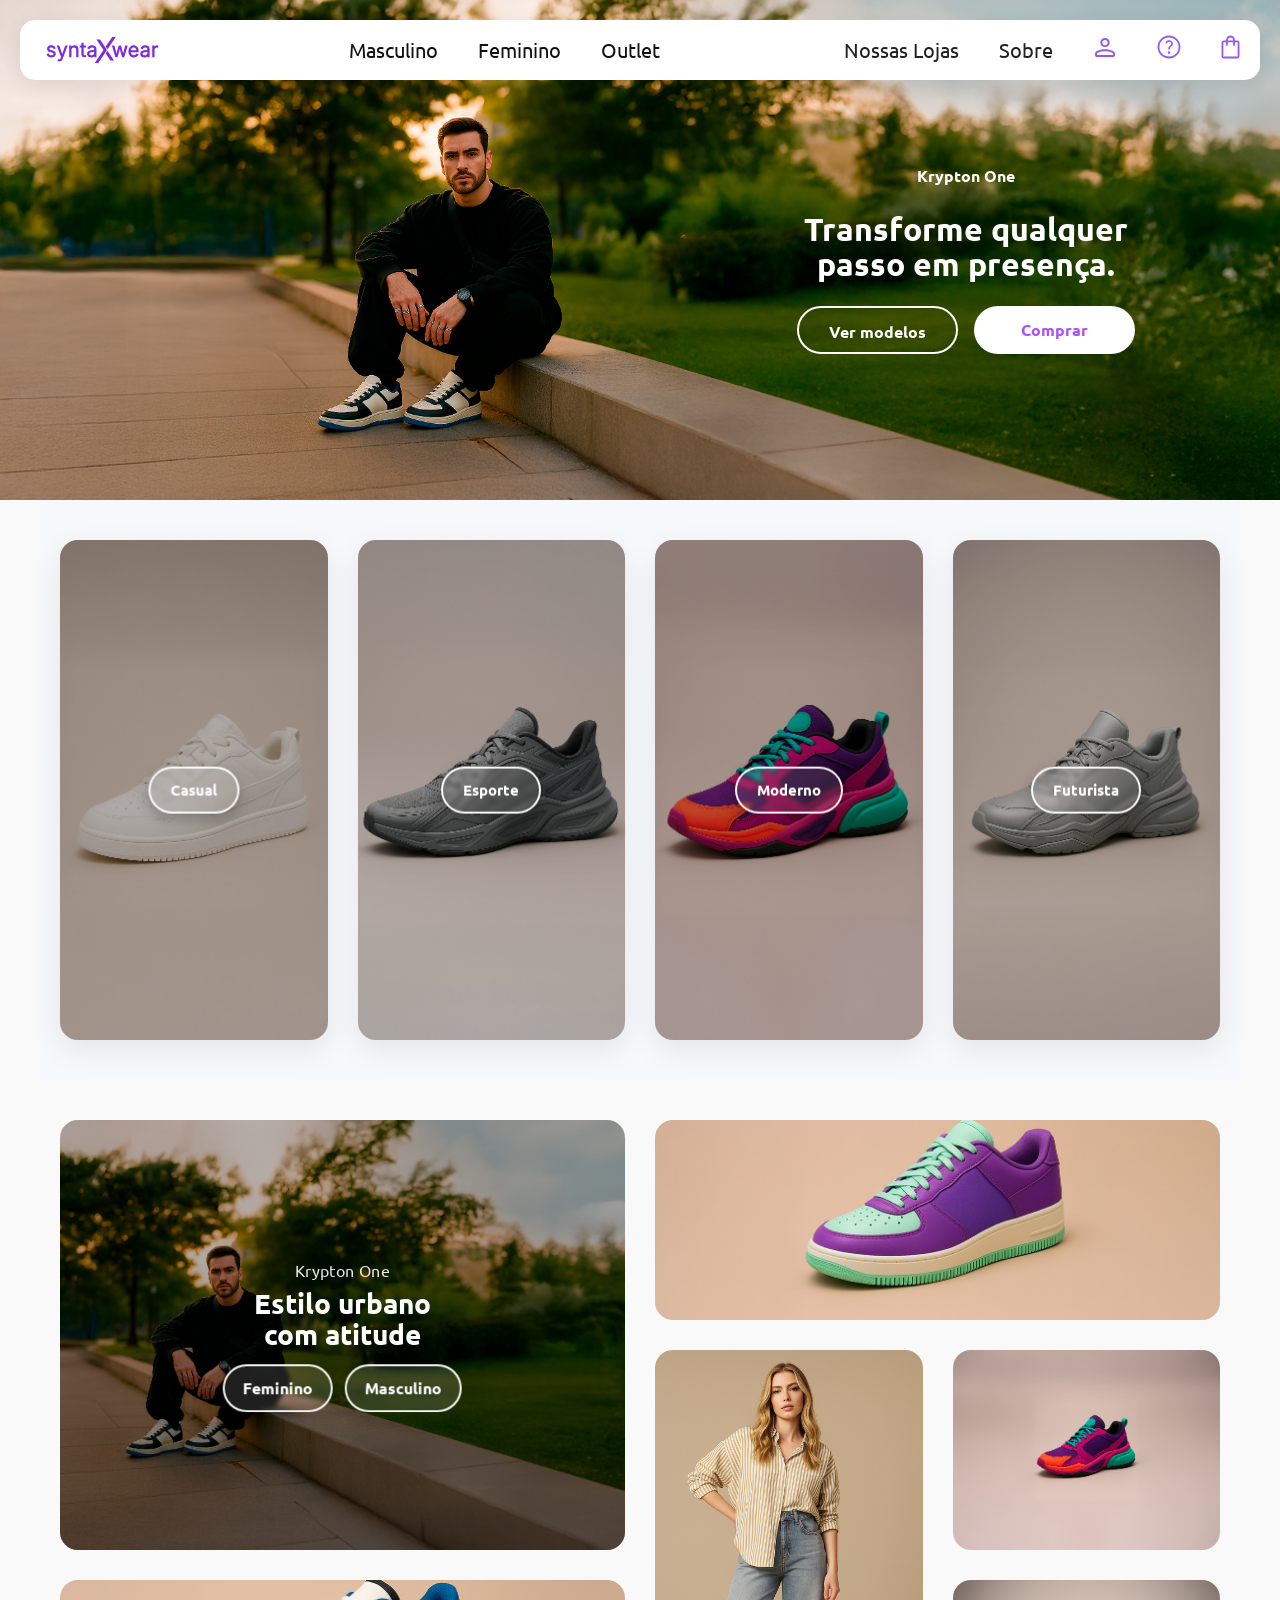
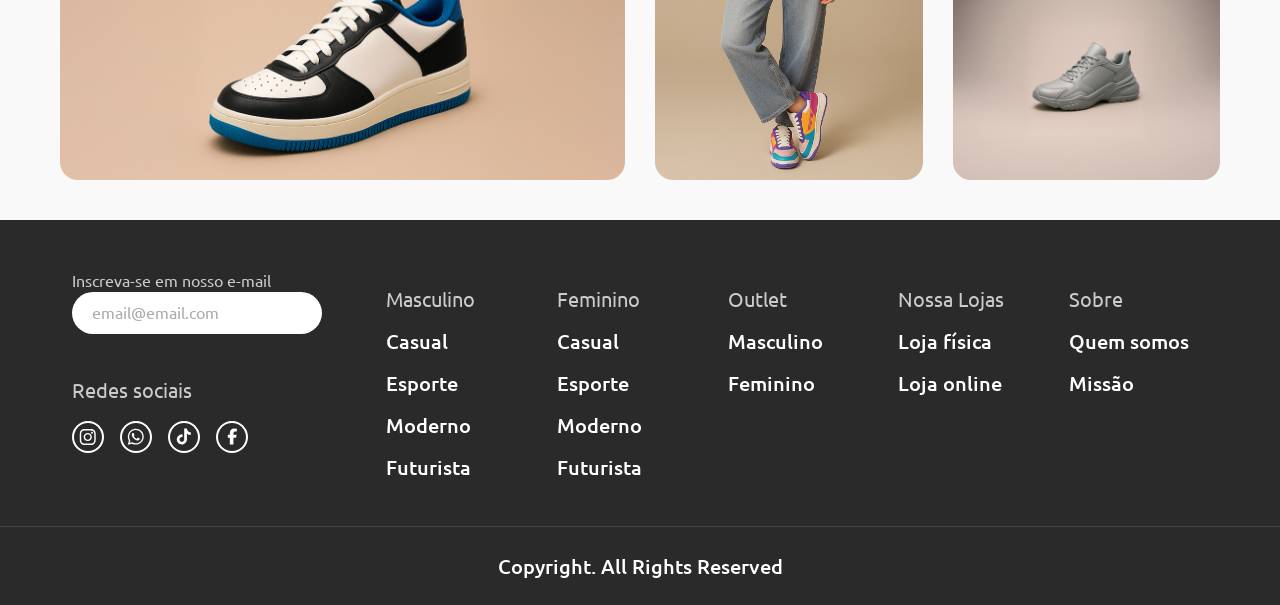
==== commit c7c0ef98: "correção botao categorias" ====
--- a/syntaxwear-ecommerce/index.html
+++ b/syntaxwear-ecommerce/index.html
@@ -93,30 +93,30 @@
             <div class="categories-container">
 
                 <div class="category-card casual">
-                    <a href="">
-                        <span class="overlay"></span>
-                        <button class="category-cta" type="button">Casual</button>
+                    <a href="#" class="category-link">
+                        <span class="overlay"></span>
+                        <span class="category-cta">Casual</span>
                     </a>
                 </div>
 
                 <div class="category-card esporte">
-                    <a href="">
-                        <span class="overlay"></span>
-                        <button class="category-cta" type="button">Esporte</button>
+                    <a href="#" class="category-link">
+                        <span class="overlay"></span>
+                        <span class="category-cta">Esporte</span>
                     </a>
                 </div>
 
                 <div class="category-card moderno">
-                    <a href="">
-                        <span class="overlay"></span>
-                        <button class="category-cta" type="button">Moderno</button>
+                    <a href="#" class="category-link">
+                        <span class="overlay"></span>
+                        <span class="category-cta">Moderno</span>
                     </a>
                 </div>
 
                 <div class="category-card futurista">
-                    <a href="">
-                        <span class="overlay"></span>
-                        <button class="category-cta" type="button">Futurista</button>
+                    <a href="#" class="category-link">
+                        <span class="overlay"></span>
+                        <span class="category-cta">Futurista</span>
                     </a>
                 </div>
 
--- a/syntaxwear-ecommerce/css/main.css
+++ b/syntaxwear-ecommerce/css/main.css
@@ -309,7 +309,15 @@
   transition: background .25s ease;
 }
 
-/* Botão */
+/* Link do card */
+.category-link {
+  display: block;
+  width: 100%;
+  height: 100%;
+  text-decoration: none;
+}
+
+/* Texto do botão */
 .category-cta {
   position: absolute;
   left: 50%;
@@ -327,6 +335,8 @@
   -webkit-backdrop-filter: blur(2px);
   box-shadow: 0 6px 16px rgba(0, 0, 0, .25);
   transition: box-shadow .25s ease, transform .25s ease, border-color .25s ease;
+  display: inline-block;
+  cursor: pointer;
 }
 
 /* Hover */
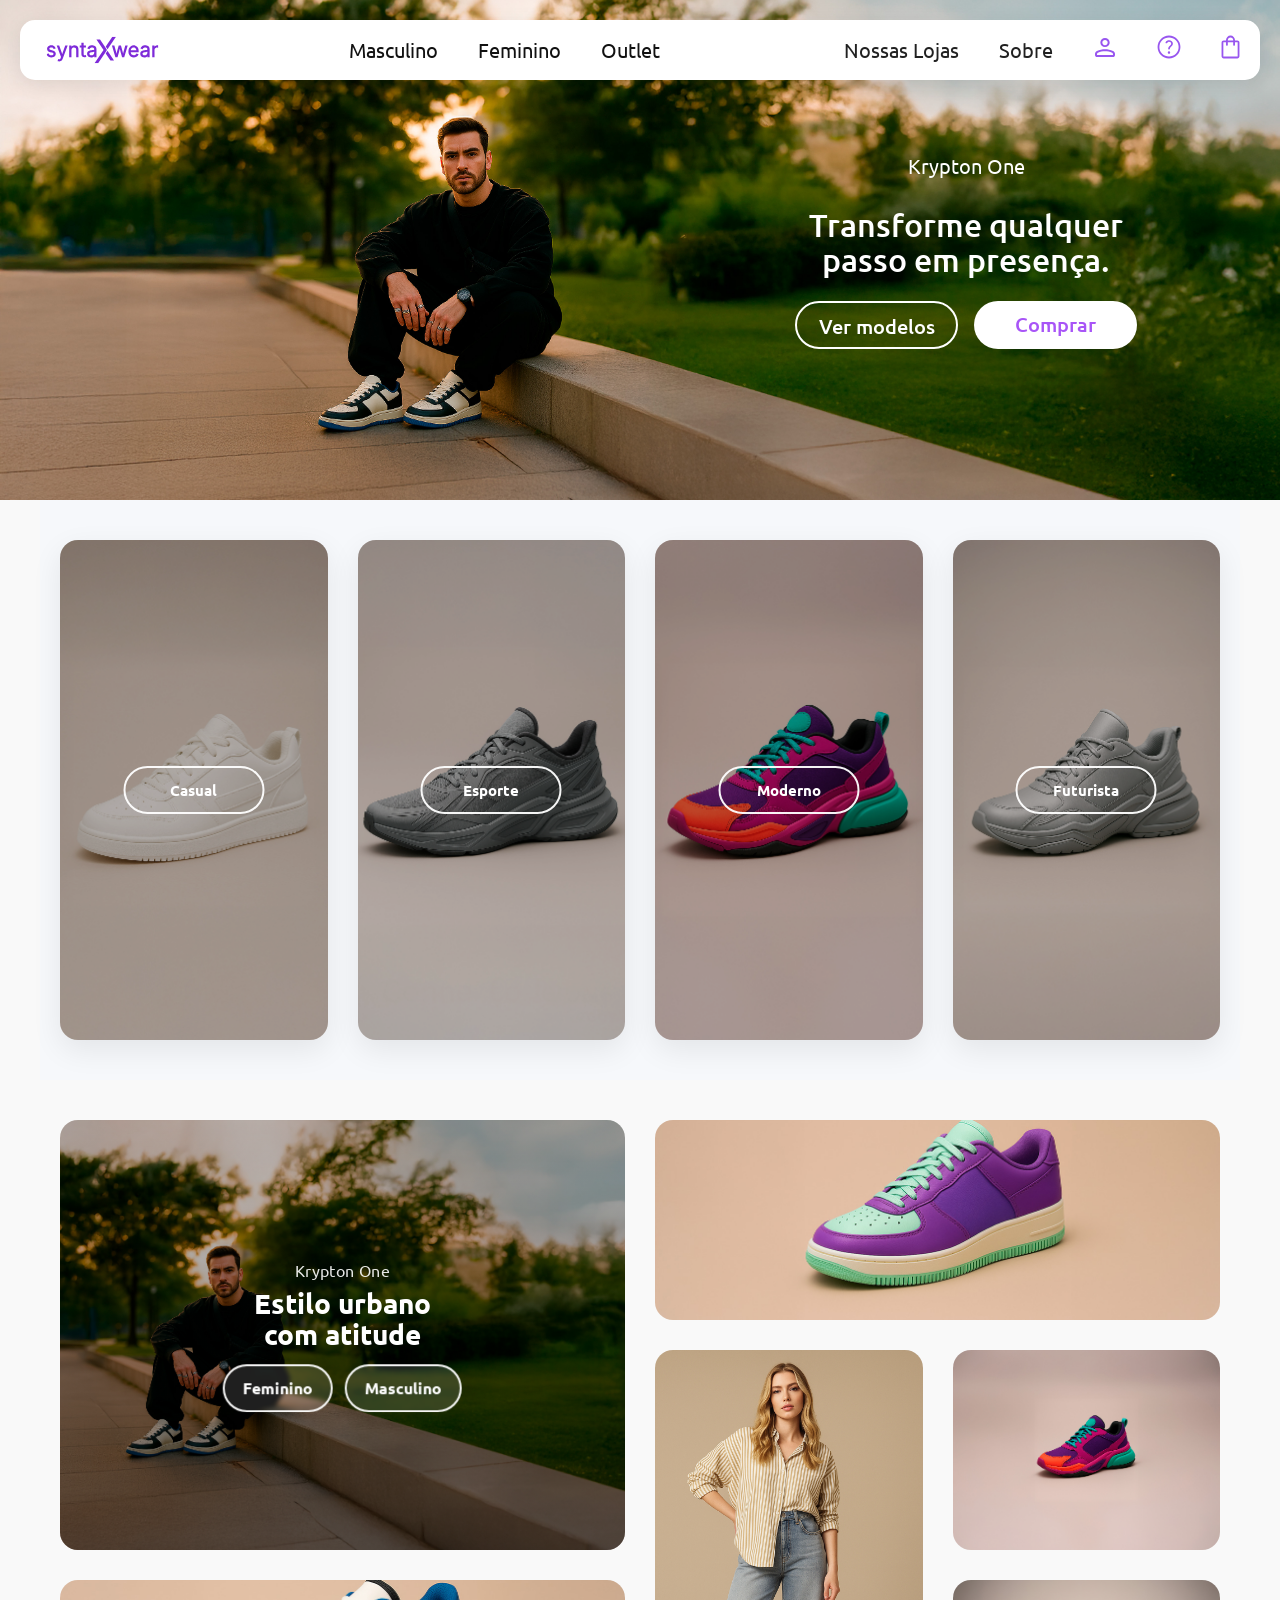
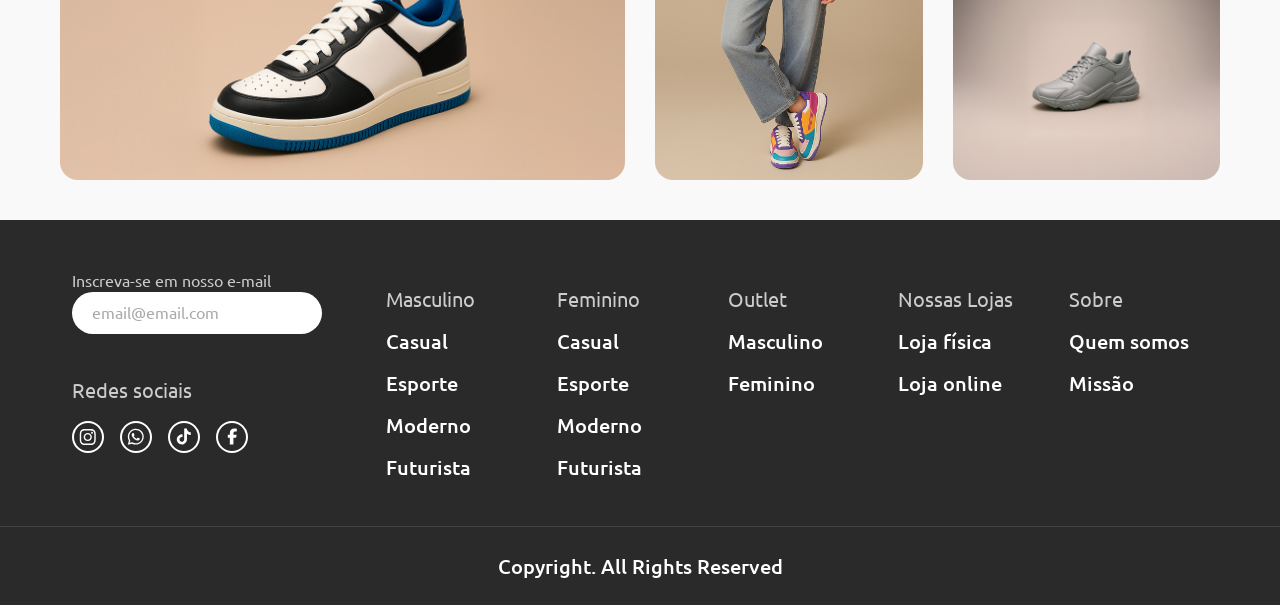
==== commit e14d2c87: "correções pequenas de estilos" ====
--- a/syntaxwear-ecommerce/index.html
+++ b/syntaxwear-ecommerce/index.html
@@ -33,9 +33,9 @@
         </h1>
 
         <!-- Menu Hamburguer -->
-        <div class="menu-hamburguer" onclick="toggleMenu()">
+        <button class="menu-hamburguer" onclick="toggleMenu()" aria-label="Abrir menu de navegação">
             <img src="./assets/images/menu-hamburguer.svg" alt="Menu Hamburguer">
-        </div>
+        </button>
 
         <!-- Menu Hamburguer - Menu Oculto (mobile) -->
         <div class="mobile-menu" id="mobile-menu">
@@ -77,7 +77,7 @@
         <section class="hero">
             <div class="hero-overlay">
                 <div class="hero-content">
-                    <h4>Krypton One</h4>
+                    <p class="hero-subtitle">Krypton One</p>
                     <h1>Transforme qualquer passo em presença.</h1>
                     <div class="hero-buttons">
                         <a href="#" class="btn btn-outline">Ver modelos</a>
@@ -89,9 +89,7 @@
 
 
         <section class="categories">
-
             <div class="categories-container">
-
                 <div class="category-card casual">
                     <a href="#" class="category-link">
                         <span class="overlay"></span>
@@ -126,7 +124,6 @@
         <!-- Products Grid -->
         <!-- Products Grid -->
         <section class="products-grid" aria-label="Produtos em destaque">
-
             <!-- HERO grande à esquerda -->
             <div class="pg-card pg-hero bg-hero">
                 <div class="pg-overlay"></div>
@@ -215,7 +212,7 @@
 
                 <!-- Coluna Institucional -->
                 <div class="footer-column">
-                    <h3>Nossa Lojas</h3>
+                    <h3>Nossas Lojas</h3>
                     <ul>
                         <li><a href="#">Loja física</a></li>
                         <li><a href="#">Loja online</a></li>
--- a/syntaxwear-ecommerce/css/main.css
+++ b/syntaxwear-ecommerce/css/main.css
@@ -114,6 +114,10 @@
 
 .menu-hamburguer {
   display: none;
+  background: none;
+  border: none;
+  cursor: pointer;
+  padding: 0;
 }
 
 /* ===== MENU HAMBURGUER ===== */
@@ -214,15 +218,17 @@
   }
 }
 
-.hero-content h4 {
-  font-size: 1rem;
+.hero-subtitle {
+  font-size: 1.25rem;
   margin-bottom: 0.5rem;
+  margin: 0 0 0.5rem;
 }
 
 .hero-content h1 {
   font-size: 2rem;
   /* Aumentado para se alinhar com a segunda imagem */
   margin-bottom: 1.5rem;
+  font-weight: 500;
 }
 
 .hero-buttons {
@@ -232,11 +238,12 @@
 }
 
 .btn {
-  width: 161px;
+  font-size: 1.25rem;
+  width: 163px;
   height: 48px;
   border-radius: 25px;
   text-decoration: none;
-  font-weight: bold;
+  font-weight: 500;
   line-height: 47px;
   transition: background-color 0.3s, border 0.3s;
 }
@@ -324,19 +331,15 @@
   top: 50%;
   transform: translate(-50%, -50%);
   z-index: 2;
-  padding: 10px 20px;
-  border-radius: 9999px;
+  border-radius: 50px;
   font-weight: 700;
   font-size: 0.95rem;
   color: #fff;
-  background: rgba(255, 255, 255, .10);
   border: 2px solid rgba(255, 255, 255, .95);
-  backdrop-filter: blur(2px);
-  -webkit-backdrop-filter: blur(2px);
-  box-shadow: 0 6px 16px rgba(0, 0, 0, .25);
-  transition: box-shadow .25s ease, transform .25s ease, border-color .25s ease;
-  display: inline-block;
-  cursor: pointer;
+  width: 141px;
+  height: 48px;
+  text-align: center;
+  line-height: 45px;
 }
 
 /* Hover */
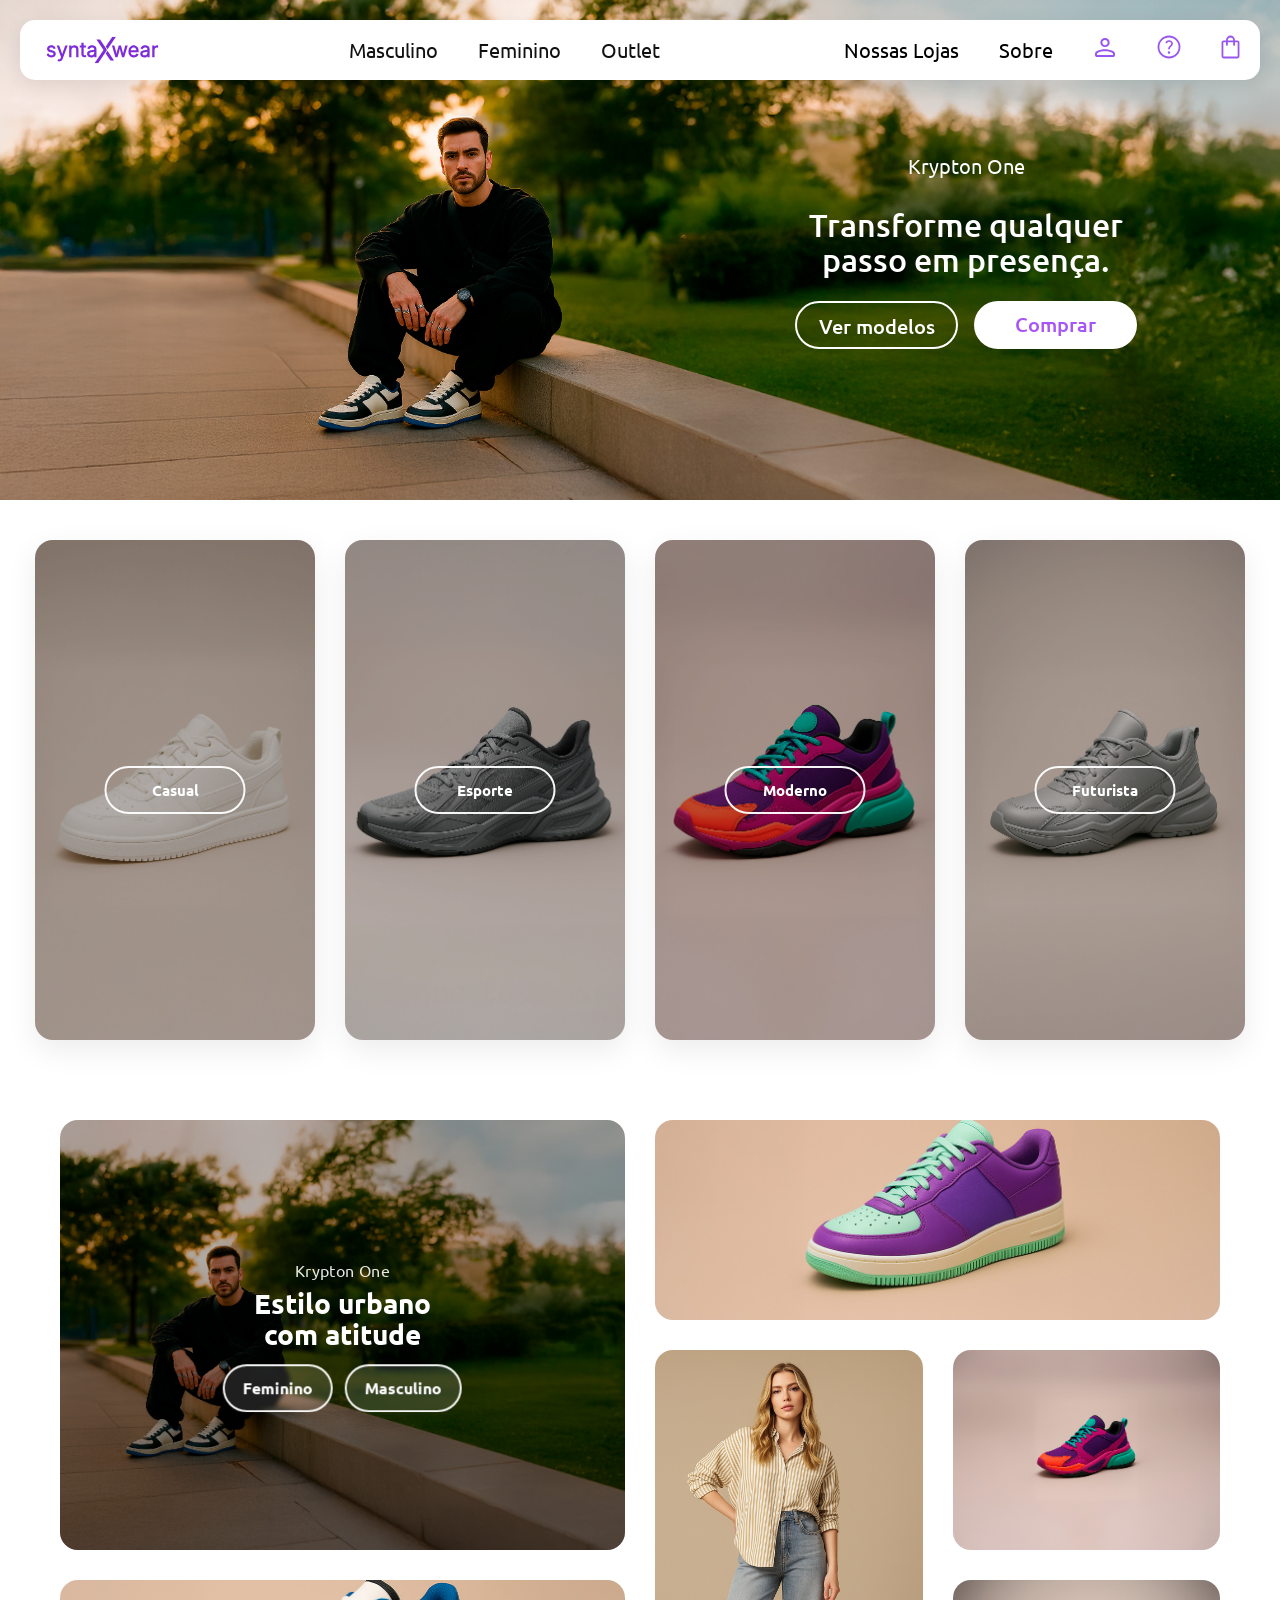
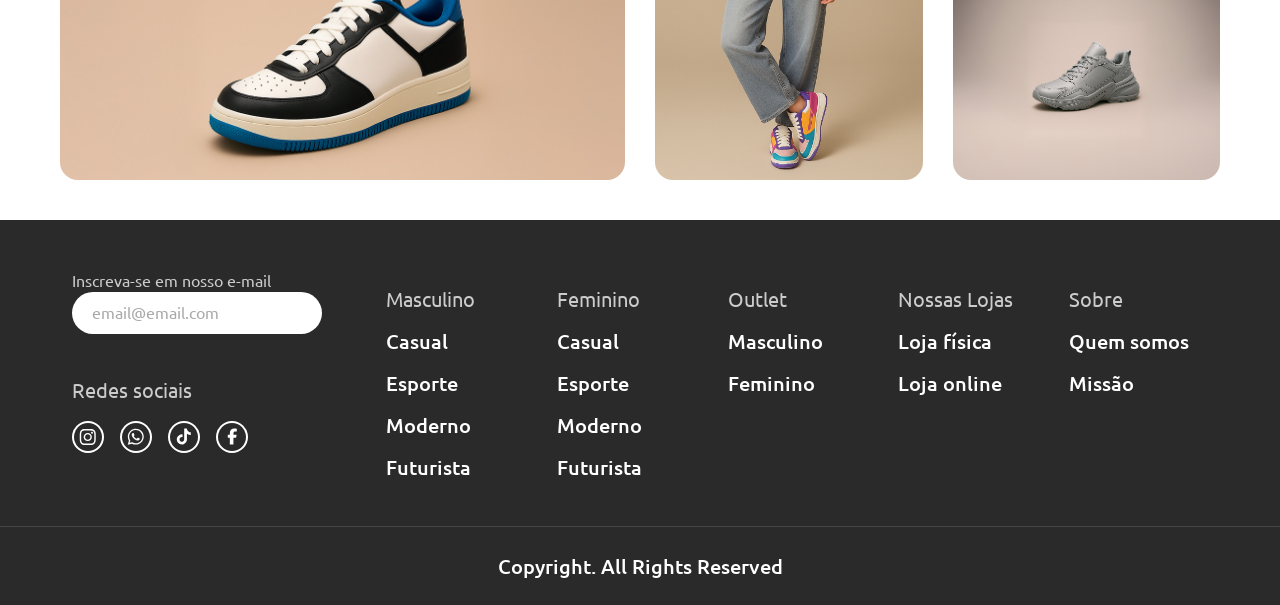
==== commit 699d5fd2: "correcoes" ====
--- a/syntaxwear-ecommerce/index.html
+++ b/syntaxwear-ecommerce/index.html
@@ -5,7 +5,7 @@
     <meta charset="UTF-8">
     <meta name="viewport" content="width=device-width, initial-scale=1.0">
     <meta name="description"
-        content="Worldkicks - Loja de tênis online com os melhores modelos e marcas. Encontre seu tênis ideal.">
+        content="SyntaxWear - Loja de tênis online com os melhores modelos e marcas. Encontre seu tênis ideal.">
     <title>SyntaxWear - Tênis e Sneakers Online</title>
 
     <!-- CSS Links -->
@@ -148,93 +148,93 @@
     </main>
 
     <!-- Footer -->
-    <footer class="footer">
-        <div class="footer-container">
-            <div class="footer-right">
-                <div class="footer-newsletter">
-                    <label for="newsletter-email">Inscreva-se em nosso e-mail</label>
-                    <input type="email" id="newsletter-email" placeholder="email@email.com"
-                        aria-label="E-mail para newsletter">
-                </div>
-
-                <!-- Redes Sociais -->
-                <div class="footer-social">
-                    <span>Redes sociais</span>
-                    <nav class="social-links" aria-label="Redes sociais">
-                        <a href="#" aria-label="Instagram">
-                            <img src="./assets/images/instagram-logo.svg" alt="Instagram">
-                        </a>
-                        <a href="#" aria-label="WhatsApp">
-                            <img src="./assets/images/whatsapp-logo.svg" alt="WhatsApp">
-                        </a>
-                        <a href="#" aria-label="TikTok">
-                            <img src="./assets/images/tiktok-logo.svg" alt="TikTok">
-                        </a>
-                        <a href="#" aria-label="Facebook">
-                            <img src="./assets/images/facebook-logo.svg" alt="Facebook">
-                        </a>
-                    </nav>
-                </div>
-            </div>
-
-            <!-- Links Section -->
-            <nav class="footer-links" aria-label="Links do rodapé">
-                <!-- Coluna Masculino -->
-                <div class="footer-column">
-                    <h3>Masculino</h3>
-                    <ul>
-                        <li><a href="#">Casual</a></li>
-                        <li><a href="#">Esporte</a></li>
-                        <li><a href="#">Moderno</a></li>
-                        <li><a href="#">Futurista</a></li>
-                    </ul>
-                </div>
-
-                <!-- Coluna Feminino -->
-                <div class="footer-column">
-                    <h3>Feminino</h3>
-                    <ul>
-                        <li><a href="#">Casual</a></li>
-                        <li><a href="#">Esporte</a></li>
-                        <li><a href="#">Moderno</a></li>
-                        <li><a href="#">Futurista</a></li>
-                    </ul>
-                </div>
-
-                <!-- Coluna Outlet -->
-                <div class="footer-column">
-                    <h3>Outlet</h3>
-                    <ul>
-                        <li><a href="#">Masculino</a></li>
-                        <li><a href="#">Feminino</a></li>
-                    </ul>
-                </div>
-
-                <!-- Coluna Institucional -->
-                <div class="footer-column">
-                    <h3>Nossas Lojas</h3>
-                    <ul>
-                        <li><a href="#">Loja física</a></li>
-                        <li><a href="#">Loja online</a></li>
-                    </ul>
-                </div>
-
-                <!-- Coluna Sobre -->
-                <div class="footer-column">
-                    <h3>Sobre</h3>
-                    <ul>
-                        <li><a href="#">Quem somos</a></li>
-                        <li><a href="#">Missão</a></li>
-                    </ul>
-                </div>
-            </nav>
+<footer class="footer">
+    <div class="footer-container">
+        <div class="footer-right">
+            <div class="footer-newsletter">
+                <label for="newsletter-email">Inscreva-se em nosso e-mail</label>
+                <input type="email" id="newsletter-email" placeholder="email@email.com"
+                    aria-label="E-mail para newsletter">
+            </div>
+
+            <!-- Redes Sociais -->
+            <div class="footer-social">
+                <span>Redes sociais</span>
+                <nav class="social-links" aria-label="Redes sociais">
+                    <a href="#" aria-label="Instagram">
+                        <img src="./assets/images/instagram-logo.svg" alt="Instagram">
+                    </a>
+                    <a href="#" aria-label="WhatsApp">
+                        <img src="./assets/images/whatsapp-logo.svg" alt="WhatsApp">
+                    </a>
+                    <a href="#" aria-label="TikTok">
+                        <img src="./assets/images/tiktok-logo.svg" alt="TikTok">
+                    </a>
+                    <a href="#" aria-label="Facebook">
+                        <img src="./assets/images/facebook-logo.svg" alt="Facebook">
+                    </a>
+                </nav>
+            </div>
         </div>
 
-        <!-- Copyright -->
-        <div class="footer-copyright">
-            <p>Copyright. All Rights Reserved</p>
-        </div>
-    </footer>
+        <!-- Links Section -->
+        <nav class="footer-links" aria-label="Links do rodapé">
+            <!-- Coluna Masculino -->
+            <div class="footer-column">
+                <h3>Masculino</h3>
+                <ul>
+                    <li><a href="#">Casual</a></li>
+                    <li><a href="#">Esporte</a></li>
+                    <li><a href="#">Moderno</a></li>
+                    <li><a href="#">Futurista</a></li>
+                </ul>
+            </div>
+
+            <!-- Coluna Feminino -->
+            <div class="footer-column">
+                <h3>Feminino</h3>
+                <ul>
+                    <li><a href="#">Casual</a></li>
+                    <li><a href="#">Esporte</a></li>
+                    <li><a href="#">Moderno</a></li>
+                    <li><a href="#">Futurista</a></li>
+                </ul>
+            </div>
+
+            <!-- Coluna Outlet -->
+            <div class="footer-column">
+                <h3>Outlet</h3>
+                <ul>
+                    <li><a href="#">Masculino</a></li>
+                    <li><a href="#">Feminino</a></li>
+                </ul>
+            </div>
+
+            <!-- Coluna Institucional -->
+            <div class="footer-column">
+                <h3>Nossas Lojas</h3>
+                <ul>
+                    <li><a href="#">Loja física</a></li>
+                    <li><a href="#">Loja online</a></li>
+                </ul>
+            </div>
+
+            <!-- Coluna Sobre -->
+            <div class="footer-column">
+                <h3>Sobre</h3>
+                <ul>
+                    <li><a href="#">Quem somos</a></li>
+                    <li><a href="#">Missão</a></li>
+                </ul>
+            </div>
+        </nav>
+    </div>
+
+    <!-- Copyright -->
+    <div class="footer-copyright">
+        <p>Copyright. All Rights Reserved</p>
+    </div>
+</footer>
 </body>
 
 </html>
--- a/syntaxwear-ecommerce/css/variables.css
+++ b/syntaxwear-ecommerce/css/variables.css
@@ -1,49 +1,7 @@
 /* Importação das fontes do Google Fonts */
 @import url('https://fonts.googleapis.com/css2?family=Ubuntu:wght@400;500;700&display=swap');
-
-/* Variáveis de Cores */
-:root {
-    --cor-primaria: #6C63FF; /* Exemplo de roxo */
-    --cor-secundaria: #FFB6C1; /* Exemplo de rosa claro */
-    --cor-terciaria: #5C6BC0; /* Exemplo de azul */
-    
-    --cor-fundo-claro: #F9F9F9; /* Cor de fundo mais clara */
-    --cor-fundo-escuro: #2C2C2C; /* Fundo escuro */
-    --cor-texto-claro: #FFFFFF; /* Texto branco */
-    --cor-texto-escuro: #212121; /* Texto escuro */
-    --cor-borda: #D1D1D1; /* Cor das bordas */
-}
 
 /* Variáveis Tipográficas */
 :root {
     --fonte-principal: 'Ubuntu', sans-serif;
-    --font-size-titulo: 2.5rem; /* Tamanho de fonte para título */
-    --font-size-subtitulo: 1.5rem; /* Tamanho de fonte para subtítulo */
-    --font-size-corpo: 1rem; /* Tamanho de fonte para corpo de texto */
-    --font-size-pequeno: 0.875rem; /* Tamanho de fonte pequeno */
-    
-    --peso-fonte-normal: 400;
-    --peso-fonte-medio: 500;
-    --peso-fonte-negrito: 700;
-    
-    --line-height-titulo: 1.4;
-    --line-height-subtitulo: 1.6;
-    --line-height-corpo: 1.8;
-}
-
-/* Variáveis de Espaçamento */
-:root {
-    --espaco-pequeno: 8px;
-    --espaco-mediano: 16px;
-    --espaco-grande: 32px;
-    --espaco-extra-grande: 64px;
-    --espaco-menu: 0.25rem;
-}
-
-/* Breakpoints (tamanhos de tela para responsividade) */
-:root {
-    --breakpoint-sm: 480px;
-    --breakpoint-md: 768px;
-    --breakpoint-lg: 1024px;
-    --breakpoint-xl: 1200px;
-}
+}
--- a/syntaxwear-ecommerce/css/main.css
+++ b/syntaxwear-ecommerce/css/main.css
@@ -1,8 +1,8 @@
 /* Estilizando o body */
 body {
   font-family: var(--fonte-principal), sans-serif;
-  background-color: var(--cor-fundo-claro);
-  color: var(--cor-texto-escuro);
+  background-color: #ffffff;
+  color: #000000;
   margin: 0;
   padding: 0;
   box-sizing: border-box;
@@ -213,7 +213,7 @@
 
 /* Responsivo */
 @media (max-width: 768px) {
-  .hero-content{
+  .hero-content {
     max-width: 100%;
   }
 }
@@ -266,125 +266,180 @@
   color: #a855f7;
 }
 
-/* Seção */
+
+/* Seção principal que envolve as categorias */
 .categories {
   padding: 40px 20px;
-  background: #f6f8fb;
-  max-width: 1200px;
-  margin: 0 auto;
-}
-
+  /* Espaço interno: 40px em cima/baixo e 20px nas laterais */
+}
+
+/* Título da seção de categorias */
 .categories-title {
   font-size: 2.25rem;
+  /* Tamanho grande para o título */
   font-weight: 800;
+  /* Peso de fonte bem forte (extrabold) */
   text-align: center;
+  /* Centraliza o texto do título */
   margin-bottom: 36px;
+  /* Espaço abaixo do título antes do grid */
   color: #1f2937;
-}
-
-/* Grid de cards */
+  /* Cor do texto (cinza bem escuro) */
+}
+
+/* Flexbox que contém os cards de categoria */
 .categories-container {
-  display: grid;
-  grid-template-columns: repeat(auto-fit, minmax(250px, 1fr));
+  display: flex;
+  /* Ativa layout flexbox */
+  flex-wrap: wrap;
+  /* Permite que os itens quebrem para próxima linha */
+  justify-content: center;
+  /* Centraliza os cards horizontalmente */
   gap: 30px;
-}
-
+  /* Espaçamento entre os cards */
+}
+
+/* Estilo base de cada card de categoria */
 .category-card {
   position: relative;
+  /* Permite posicionar overlay/CTA com absolute dentro */
+  width: 280px;
+  /* Largura fixa para manter consistência no flexbox */
   height: 500px;
-  /* altura fixa */
+  /* Altura fixa do card (desktop) */
+  flex: 0 0 280px;
+  /* Não cresce, não encolhe, base de 280px */
   border-radius: 18px;
+  /* Cantos arredondados do card */
   overflow: hidden;
+  /* Corta conteúdo que sai fora dos limites (importante pro radius) */
   box-shadow: 0 10px 30px rgba(0, 0, 0, .08);
-  transition: transform .25s ease, box-shadow .25s ease;
-
-  /* imagem de fundo */
+  /* Sombra suave para profundidade */
+  transition: transform .25s ease,
+    /* Suaviza a animação de deslocamento no hover */
+    box-shadow .25s ease;
+  /* Suaviza a animação de sombra no hover */
+
+  /* Configuração da imagem de fundo do card */
   background-size: cover;
-  /* cobre todo o espaço */
+  /* Cobre todo o card, mantendo proporção da imagem */
   background-position: center;
-  /* centraliza */
+  /* Centraliza a área visível da imagem */
   background-repeat: no-repeat;
-  /* evita repetição */
-}
-
-/* Overlay preto translúcido */
+  /* Impede que a imagem se repita */
+}
+
+/* Camada (overlay) preta translúcida acima da imagem de fundo */
 .category-card .overlay {
   position: absolute;
+  /* Posicionamento em relação ao card (pai relative) */
   inset: 0;
+  /* Atalho para top/right/bottom/left: 0 (preenche todo o card) */
   background: rgba(0, 0, 0, .25);
+  /* Cor preta com transparência de 25% */
   z-index: 1;
+  /* Fica acima da imagem de fundo, mas abaixo do CTA */
   transition: background .25s ease;
-}
-
-/* Link do card */
+  /* Suaviza a mudança de opacidade no hover */
+}
+
+/* Link que envolve todo o card para torná-lo clicável */
 .category-link {
   display: block;
+  /* Faz o link ocupar toda a área do card */
   width: 100%;
+  /* Largura total do card */
   height: 100%;
+  /* Altura total do card */
   text-decoration: none;
-}
-
-/* Texto do botão */
+  /* Remove sublinhado do link */
+}
+
+/* Botão/CTA centralizado no card */
 .category-cta {
   position: absolute;
+  /* Posiciona de forma absoluta dentro do card */
   left: 50%;
+  /* Centraliza horizontalmente (ponto inicial) */
   top: 50%;
+  /* Centraliza verticalmente (ponto inicial) */
   transform: translate(-50%, -50%);
+  /* Ajuste fino: centraliza pelo próprio centro */
   z-index: 2;
+  /* Fica acima do overlay */
   border-radius: 50px;
+  /* Bordas arredondadas estilo “pill” */
   font-weight: 700;
+  /* Texto mais forte no CTA */
   font-size: 0.95rem;
+  /* Tamanho de fonte do CTA */
   color: #fff;
+  /* Texto branco no CTA */
   border: 2px solid rgba(255, 255, 255, .95);
+  /* Borda branca quase sólida */
   width: 141px;
+  /* Largura do “botão” */
   height: 48px;
+  /* Altura do “botão” */
   text-align: center;
+  /* Centraliza o texto dentro do botão */
   line-height: 45px;
-}
-
-/* Hover */
+  /* Alinha verticalmente o texto (próximo da altura) */
+}
+
+/* Efeitos ao passar o mouse no card */
 .category-card:hover {
   transform: translateY(-4px);
+  /* Leve “lift” para dar sensação de elevação */
   box-shadow: 0 16px 40px rgba(0, 0, 0, .14);
+  /* Sombra mais forte no hover */
 }
 
 .category-card:hover .overlay {
   background: rgba(0, 0, 0, .45);
+  /* Escurece mais o overlay para destacar o CTA */
 }
 
 .category-card:hover .category-cta {
   transform: translate(-50%, -50%) scale(1.03);
+  /* Leve aumento no CTA ao hover */
   box-shadow: 0 10px 24px rgba(0, 0, 0, .30);
-}
-
+  /* Sombra no CTA para destacá-lo */
+}
+
+/* Classes utilitárias para aplicar imagens específicas de fundo */
 .moderno {
   background-image: url("../assets/images/tenis-moderno.jpg");
+  /* Imagem para categoria “moderno” */
 }
 
 .esporte {
   background-image: url("../assets/images/tenis-esportivo.jpg");
+  /* Imagem para categoria “esporte” */
 }
 
 .futurista {
   background-image: url("../assets/images/tenis-futurista.jpg");
+  /* Imagem para categoria “futurista” */
 }
 
 .casual {
   background-image: url("../assets/images/tenis-casual.jpg");
-}
-
-/* Responsivo - apenas ajusta altura dos cards em telas menores */
+  /* Imagem para categoria “casual” */
+}
+
+/* Responsividade para flexbox */
 @media (max-width: 768px) {
   .category-card {
+    width: 250px;
     height: 350px;
-  }
-}
-
-@media (max-width: 480px) {
-  .category-card {
-    height: 280px;
-  }
-}
+    flex: 0 0 250px;
+    /* Reduz largura e altura em tablets */
+  }
+}
+
+
+
 
 /* ===== Products Grid (container) ===== */
 .products-grid {
@@ -523,7 +578,7 @@
 
 /* ===== Responsivo ===== */
 @media (max-width: 1024px) {
-  
+
   .products-grid {
     grid-template-columns: repeat(2, 1fr);
     grid-auto-rows: 200px;
